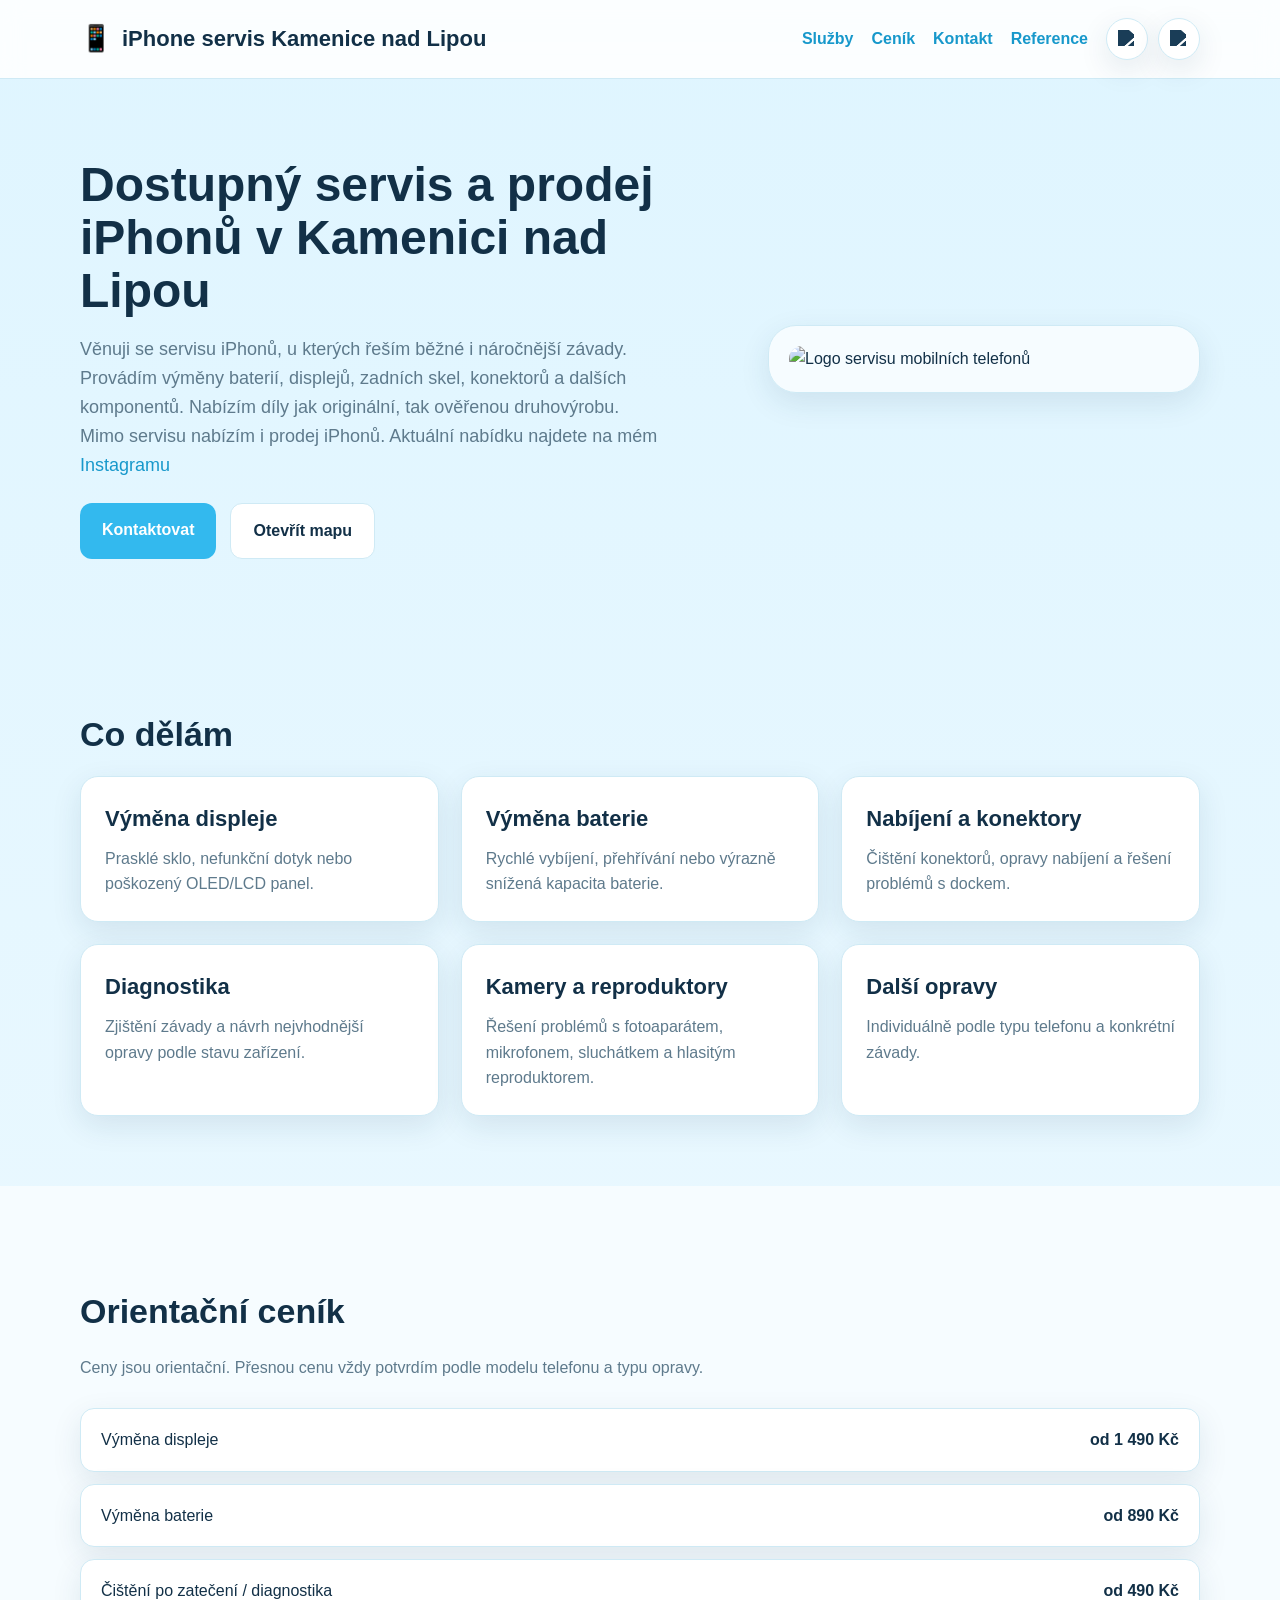
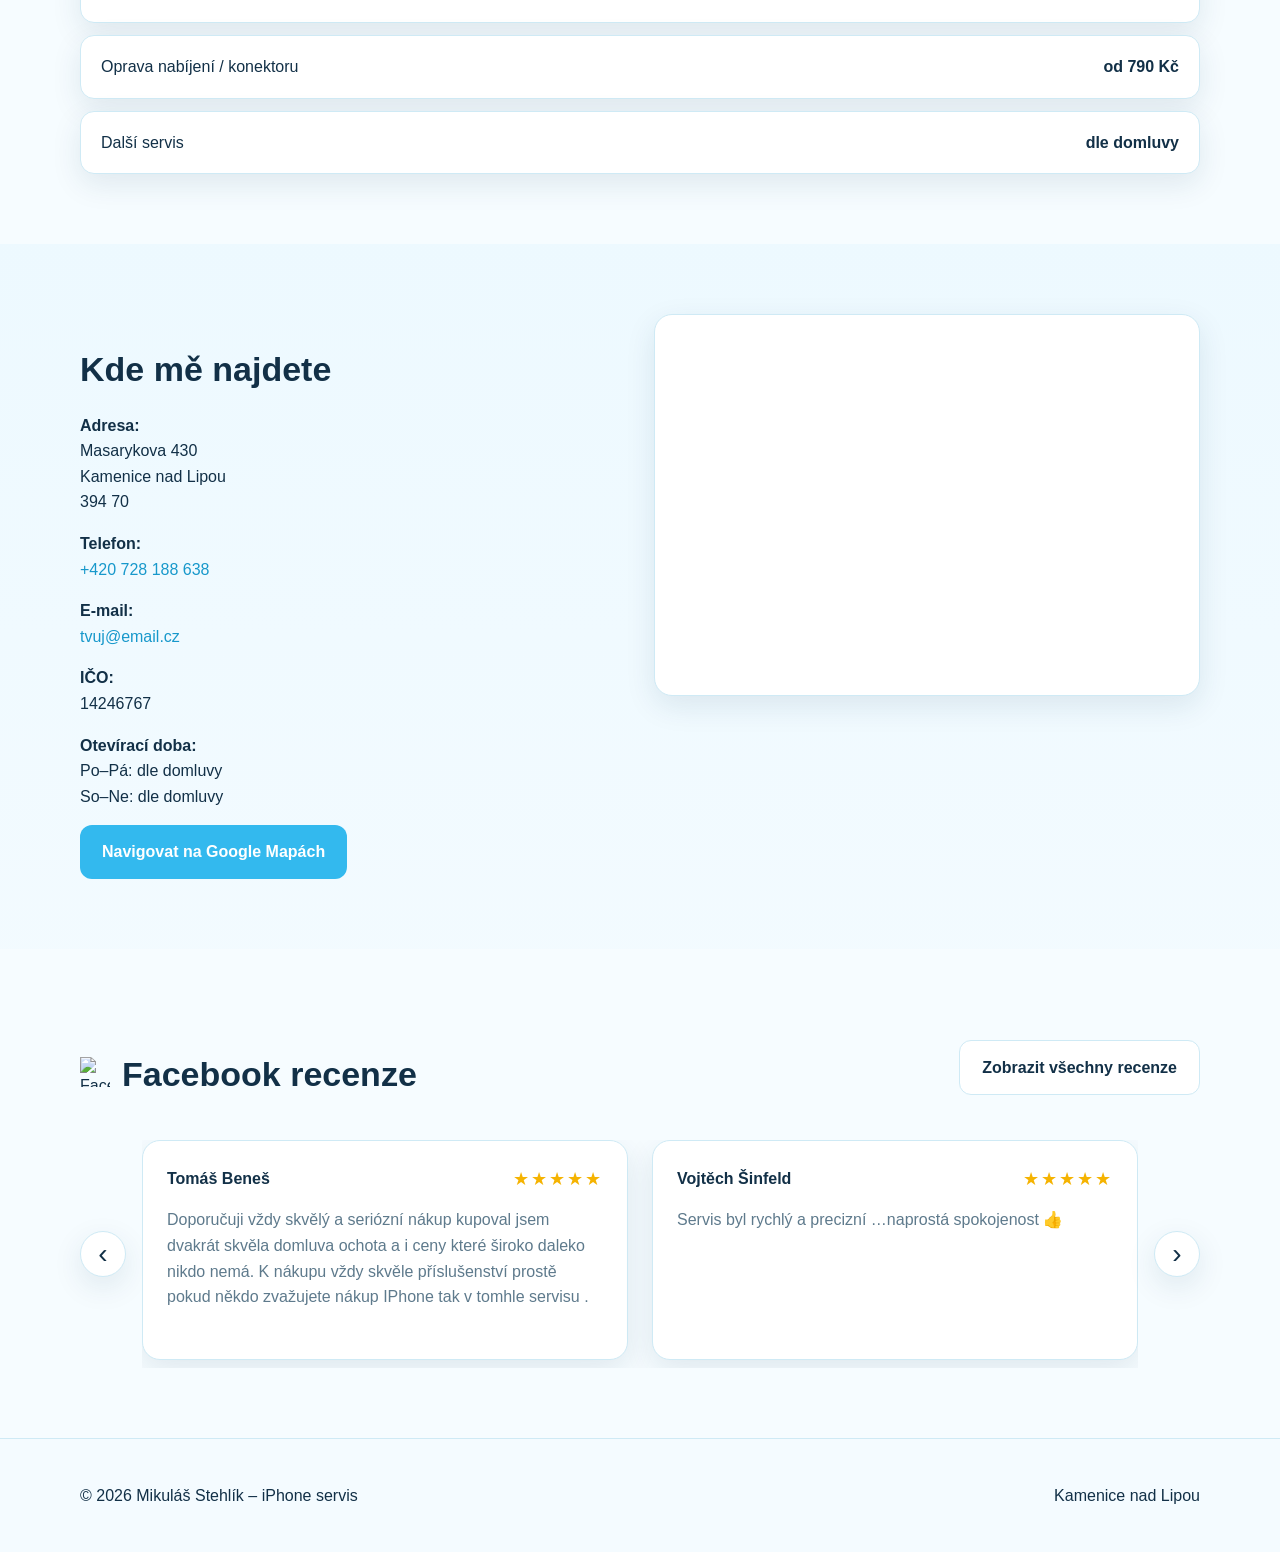
==== index.html @ 5cd6cb04 "Přejmenování home.html na index.html pro správné nasazení na GitHub Pages Co-Authored-By: Claude Son" ====
<!DOCTYPE html>
<html lang="cs">
<head>
  <meta charset="UTF-8" />
  <meta name="viewport" content="width=device-width, initial-scale=1.0" />
  <title>iPhone servis Kamenice</title>
  <meta name="description" content="Servis mobilních telefonů, výměna displejů, baterií a další opravy. Rychle, spolehlivě a za férové ceny." />
  <link rel="stylesheet" href="./style.css?v=3" />
</head>
<body>
<header class="header">
  <div class="container nav">
    <div class="logo">
      <span class="logo-icon">📱</span>
      <span>iPhone servis Kamenice nad Lipou</span>
    </div>

    <button class="nav-toggle" aria-label="Otevřít menu" aria-expanded="false" onclick="toggleNav(this)">☰</button>

    <div class="nav-right" id="navRight">
      <nav>
        <a href="#sluzby" onclick="closeNav()">Služby</a>
        <a href="#cenik" onclick="closeNav()">Ceník</a>
        <a href="#kontakt" onclick="closeNav()">Kontakt</a>
        <a href="#reference" onclick="closeNav()">Reference</a>
      </nav>

      <div class="socials">
        <a href="https://www.instagram.com/iphoneservis_kamenice/" target="_blank" rel="noopener noreferrer" aria-label="Instagram">
          <img src="https://cdn.jsdelivr.net/npm/simple-icons@v15/icons/instagram.svg" alt="Instagram">
        </a>
        <a href="https://www.facebook.com/profile.php?id=61587593079183" target="_blank" rel="noopener noreferrer" aria-label="Facebook">
          <img src="https://cdn.jsdelivr.net/npm/simple-icons@v15/icons/facebook.svg" alt="Facebook">
        </a>
      </div>
    </div>
  </div>
</header>

  <section class="hero">
    <div class="container hero-grid">
      <div class="hero-text">
        <h1>Dostupný servis a prodej iPhonů v Kamenici nad Lipou</h1>
        <p class="hero-description">
          Věnuji se servisu iPhonů, u kterých řeším běžné i náročnější závady. Provádím výměny baterií, displejů, zadních skel, konektorů a dalších komponentů. Nabízím díly jak originální, tak ověřenou druhovýrobu.
          Mimo servisu nabízím i prodej iPhonů. Aktuální nabídku najdete na mém <a href="https://www.instagram.com/iphoneservis_kamenice/">Instagramu</a>
        </p>
        <div class="hero-buttons">
          <a href="#kontakt" class="btn btn-primary">Kontaktovat</a>
          <a href="https://www.google.com/maps/place/Masarykova+430,+394+70+Kamenice+nad+Lipou/@49.2974029,15.0732101,17z/data=!3m1!4b1!4m6!3m5!1s0x470cc337dd8a45c9:0x1fda02fcd0b00ad0!8m2!3d49.2974029!4d15.075785!16s%2Fg%2F11crr7mkzd?entry=ttu&g_ep=EgoyMDI2MDMzMS4wIKXMDSoASAFQAw%3D%3D" target="_blank" rel="noopener noreferrer" class="btn btn-secondary">Otevřít mapu</a>
        </div>
      </div>

      <div class="hero-card">
        <img src="IMG_2877 2.jpg" alt="Logo servisu mobilních telefonů" class="hero-image">
      </div>
    </div>
  </section>

  <section id="sluzby" class="section">
    <div class="container">
      <h2>Co dělám</h2>
      <div class="cards">
        <div class="card">
          <h3>Výměna displeje</h3>
          <p>Prasklé sklo, nefunkční dotyk nebo poškozený OLED/LCD panel.</p>
        </div>

        <div class="card">
          <h3>Výměna baterie</h3>
          <p>Rychlé vybíjení, přehřívání nebo výrazně snížená kapacita baterie.</p>
        </div>

        <div class="card">
          <h3>Nabíjení a konektory</h3>
          <p>Čištění konektorů, opravy nabíjení a řešení problémů s dockem.</p>
        </div>

        <div class="card">
          <h3>Diagnostika</h3>
          <p>Zjištění závady a návrh nejvhodnější opravy podle stavu zařízení.</p>
        </div>

        <div class="card">
          <h3>Kamery a reproduktory</h3>
          <p>Řešení problémů s fotoaparátem, mikrofonem, sluchátkem a hlasitým reproduktorem.</p>
        </div>

        <div class="card">
          <h3>Další opravy</h3>
          <p>Individuálně podle typu telefonu a konkrétní závady.</p>
        </div>
      </div>
    </div>
  </section>

  <section id="cenik" class="section section-alt">
    <div class="container">
      <h2>Orientační ceník</h2>
      <p class="section-intro">
        Ceny jsou orientační. Přesnou cenu vždy potvrdím podle modelu telefonu a typu opravy.
      </p>

      <div class="price-table">
        <div class="price-row">
          <span>Výměna displeje</span>
          <strong>od 1 490 Kč</strong>
        </div>
        <div class="price-row">
          <span>Výměna baterie</span>
          <strong>od 890 Kč</strong>
        </div>
        <div class="price-row">
          <span>Čištění po zatečení / diagnostika</span>
          <strong>od 490 Kč</strong>
        </div>
        <div class="price-row">
          <span>Oprava nabíjení / konektoru</span>
          <strong>od 790 Kč</strong>
        </div>
        <div class="price-row">
          <span>Další servis</span>
          <strong>dle domluvy</strong>
        </div>
      </div>
    </div>
  </section>

  <section id="kontakt" class="section">
    <div class="container contact-grid">
      <div>
        <h2>Kde mě najdete</h2>
        <p>
          <strong>Adresa:</strong><br>
          Masarykova 430<br>
          Kamenice nad Lipou<br>
          394 70
        </p>

        <p>
          <strong>Telefon:</strong><br>
          <a href="tel:+420728188638">+420 728 188 638</a>
        </p>

        <p>
          <strong>E-mail:</strong><br>
          <a href="mailto:tvuj@email.cz">tvuj@email.cz</a>
        </p>

        <p>
          <strong>IČO:</strong><br>
          14246767
        </p>

        <p>
          <strong>Otevírací doba:</strong><br>
          Po–Pá: dle domluvy<br>
          So–Ne: dle domluvy
        </p>

        <a href="https://www.google.com/maps/place/Masarykova+430,+394+70+Kamenice+nad+Lipou/@49.2974029,15.0732101,17z/data=!3m1!4b1!4m6!3m5!1s0x470cc337dd8a45c9:0x1fda02fcd0b00ad0!8m2!3d49.2974029!4d15.075785!16s%2Fg%2F11crr7mkzd?entry=ttu&g_ep=EgoyMDI2MDMzMS4wIKXMDSoASAFQAw%3D%3D" target="_blank" rel="noopener noreferrer" class="btn btn-primary">
          Navigovat na Google Mapách
        </a>
      </div>

      <div class="map-box">
        <iframe src="https://www.google.com/maps/embed?pb=!1m18!1m12!1m3!1d2601.8912659051834!2d15.073210076481933!3d49.297402871395036!2m3!1f0!2f0!3f0!3m2!1i1024!2i768!4f13.1!3m3!1m2!1s0x470cc337dd8a45c9%3A0x1fda02fcd0b00ad0!2sMasarykova%20430%2C%20394%2070%20Kamenice%20nad%20Lipou!5e0!3m2!1scs!2scz!4v1775160331967!5m2!1scs!2scz" style="border:0;" allowfullscreen="" loading="lazy" referrerpolicy="no-referrer-when-downgrade"></iframe>
      </div>
    </div>
  </section>

  <section id="reference" class="section section-alt">
  <div class="container">
    <div class="reviews-head">
      <div class="reviews-title">
        <img src="https://cdn.jsdelivr.net/npm/simple-icons@v15/icons/facebook.svg" alt="Facebook" class="facebook-icon">
        <h2>Facebook recenze</h2>
      </div>

      <a href="https://www.facebook.com/profile.php?id=61587593079183&sk=reviews" target="_blank" rel="noopener noreferrer" class="btn btn-secondary">
        Zobrazit všechny recenze
      </a>
    </div>

    <div class="reviews-slider" id="reviewsSlider">
      <button class="slider-btn prev" aria-label="Předchozí recenze" onclick="scrollReviews(-1)">‹</button>

      <div class="reviews-track">
        <article class="review-card">
          <div class="review-top">
            <strong>Tomáš Beneš</strong>
            <span class="stars" aria-label="5 z 5 hvězdiček">★★★★★</span>
          </div>
          <p>
            Doporučuji vždy skvělý a seriózní nákup kupoval jsem dvakrát skvěla domluva ochota a i ceny které široko daleko nikdo nemá. K nákupu vždy skvěle příslušenství prostě pokud někdo zvažujete nákup IPhone tak v tomhle servisu .
          </p>
        </article>

        <article class="review-card">
          <div class="review-top">
            <strong>Vojtěch Šinfeld</strong>
            <span class="stars" aria-label="5 z 5 hvězdiček">★★★★★</span>
          </div>
          <p>
            Servis byl rychlý a precizní …naprostá spokojenost 👍
          </p>
        </article>

        <article class="review-card">
          <div class="review-top">
            <strong>Andrea Bodnárová Radová</strong>
            <span class="stars" aria-label="5 z 5 hvězdiček">★★★★★</span>
          </div>
          <p>
            Mohu jen doporučit ,rychla domluva a bezproblémové dodání v podstatě ihned😊
          </p>
        </article>

        <article class="review-card">
          <div class="review-top">
            <strong>Maruška Mitrášová</strong>
            <span class="stars" aria-label="5 z 5 hvězdiček">★★★★★</span>
          </div>
          <p>
            Doporučujeme👍 👍👍Super komunikace rychlý obchod 👍
          </p>
        </article>
      </div>

      <button class="slider-btn next" aria-label="Další recenze" onclick="scrollReviews(1)">›</button>
    </div>
  </div>
</section>

<script>
  function toggleNav(btn) {
    const nav = document.getElementById('navRight');
    const isOpen = nav.classList.toggle('open');
    btn.setAttribute('aria-expanded', isOpen);
    btn.textContent = isOpen ? '✕' : '☰';
  }

  function closeNav() {
    const nav = document.getElementById('navRight');
    const btn = document.querySelector('.nav-toggle');
    nav.classList.remove('open');
    if (btn) { btn.setAttribute('aria-expanded', 'false'); btn.textContent = '☰'; }
  }

  function scrollReviews(direction) {
    const track = document.querySelector('.reviews-track');
    const card = document.querySelector('.review-card');
    if (!track || !card) return;

    const cardWidth = card.offsetWidth + 24;
    track.scrollBy({
      left: direction * cardWidth,
      behavior: 'smooth'
    });
  }
</script>

  <footer class="footer">
    <div class="container footer-content">
      <p>© 2026 Mikuláš Stehlík – iPhone servis</p>
      <p>Kamenice nad Lipou</p>
    </div>
  </footer>
</body>
</html>
---- style.css ----
:root {
  --bg: #eaf8ff;
  --bg-soft: #f6fcff;
  --card: #ffffff;
  --text: #123047;
  --muted: #5e7a8c;
  --primary: #33b9ee;
  --primary-dark: #1798cb;
  --border: #cfeaf5;
  --shadow: 0 10px 30px rgba(17, 63, 87, 0.10);
  --radius: 18px;
  --container: 1120px;
}

* {
  box-sizing: border-box;
}

html {
  scroll-behavior: smooth;
}

body {
  margin: 0;
  font-family: Arial, sans-serif;
  color: var(--text);
  background: linear-gradient(180deg, #dff5ff 0%, #f7fcff 100%);
  line-height: 1.6;
}

img {
  max-width: 100%;
  display: block;
}

a {
  color: var(--primary-dark);
  text-decoration: none;
}

/* === LAYOUT === */

.container {
  width: min(92%, var(--container));
  margin: 0 auto;
}

/* === HEADER & NAV === */

.header {
  position: sticky;
  top: 0;
  z-index: 100;
  background: rgba(255, 255, 255, 0.88);
  backdrop-filter: blur(10px);
  border-bottom: 1px solid var(--border);
}

.nav {
  display: flex;
  justify-content: space-between;
  align-items: center;
  padding: 18px 0;
  gap: 20px;
}

.logo {
  display: flex;
  align-items: center;
  gap: 10px;
  font-size: 22px;
  font-weight: bold;
}

.logo-icon {
  font-size: 26px;
}

nav {
  display: flex;
  gap: 18px;
  flex-wrap: wrap;
}

nav a {
  font-weight: 600;
}

.nav-right {
  display: flex;
  align-items: center;
  gap: 18px;
}

/* hamburger — skryté na desktopu, zobrazí se na mobilu přes media query */
.nav-toggle {
  display: none;
  background: none;
  border: 1px solid var(--border);
  border-radius: 8px;
  padding: 6px 12px;
  font-size: 22px;
  cursor: pointer;
  color: var(--text);
  line-height: 1;
}

.socials {
  display: flex;
  align-items: center;
  gap: 10px;
}

.socials a {
  width: 42px;
  height: 42px;
  display: flex;
  align-items: center;
  justify-content: center;
  background: white;
  border: 1px solid var(--border);
  border-radius: 50%;
  box-shadow: var(--shadow);
  transition: 0.2s ease;
}

.socials a:hover {
  transform: translateY(-2px);
  background: #f2fbff;
}

.socials img {
  width: 18px;
  height: 18px;
  filter: brightness(0) saturate(100%) invert(19%) sepia(34%) saturate(960%) hue-rotate(163deg) brightness(96%) contrast(93%);
}

/* === HERO === */

.hero {
  padding: 80px 0 50px;
}

.hero-grid {
  display: grid;
  grid-template-columns: 1.2fr 0.8fr;
  gap: 40px;
  align-items: center;
}

.badge {
  display: inline-block;
  margin-bottom: 14px;
  padding: 8px 14px;
  background: #d6f3ff;
  color: #1379a3;
  border-radius: 999px;
  font-size: 14px;
  font-weight: 700;
}

.hero h1 {
  margin: 0 0 18px;
  font-size: 48px;
  line-height: 1.1;
}

.hero-description {
  max-width: 580px;
  margin-bottom: 24px;
  color: var(--muted);
  font-size: 18px;
}

.hero-buttons {
  display: flex;
  gap: 14px;
  flex-wrap: wrap;
}

.btn {
  display: inline-block;
  padding: 14px 22px;
  border-radius: 12px;
  font-weight: 700;
  transition: 0.2s ease;
}

.btn-primary {
  background: var(--primary);
  color: white;
}

.btn-primary:hover {
  background: var(--primary-dark);
}

.btn-secondary {
  background: white;
  color: var(--text);
  border: 1px solid var(--border);
}

.btn-secondary:hover {
  background: #f2fbff;
}

.hero-card {
  background: rgba(255, 255, 255, 0.7);
  border: 1px solid var(--border);
  border-radius: 28px;
  padding: 20px;
  box-shadow: var(--shadow);
}

.hero-image {
  width: 100%;
  border-radius: 20px;
}

/* === SECTIONS === */

.section {
  padding: 70px 0;
}

.section-alt {
  background: var(--bg-soft);
}

.section h2 {
  font-size: 34px;
  margin-bottom: 14px;
}

.section-intro {
  color: var(--muted);
  max-width: 700px;
  margin-bottom: 28px;
}

/* === KARTY SLUŽEB === */

.cards {
  display: grid;
  grid-template-columns: repeat(3, 1fr);
  gap: 22px;
}

.card {
  background: var(--card);
  padding: 24px;
  border-radius: var(--radius);
  border: 1px solid var(--border);
  box-shadow: var(--shadow);
}

.card h3 {
  margin-top: 0;
  margin-bottom: 10px;
  font-size: 22px;
}

.card p {
  margin: 0;
  color: var(--muted);
}

/* === CENÍK === */

.price-table {
  display: grid;
  gap: 12px;
}

.price-row {
  display: flex;
  justify-content: space-between;
  gap: 20px;
  padding: 18px 20px;
  background: white;
  border: 1px solid var(--border);
  border-radius: 14px;
  box-shadow: var(--shadow);
}

/* === KONTAKT === */

.contact-grid {
  display: grid;
  grid-template-columns: 1fr 1fr;
  gap: 28px;
  align-items: start;
}

.map-box {
  background: white;
  border: 1px solid var(--border);
  border-radius: var(--radius);
  padding: 0;
  overflow: hidden;
  box-shadow: var(--shadow);
}

.map-box iframe {
  display: block;
  width: 100%;
  height: 380px;
  border-radius: var(--radius);
}

/* === RECENZE === */

.reviews {
  display: grid;
  grid-template-columns: repeat(3, 1fr);
  gap: 22px;
}

.review {
  background: white;
  padding: 24px;
  border: 1px solid var(--border);
  border-radius: var(--radius);
  box-shadow: var(--shadow);
}

.review p {
  margin-top: 0;
  margin-bottom: 14px;
}

.review span {
  color: var(--muted);
  font-weight: 600;
}

.reviews-head {
  display: flex;
  justify-content: space-between;
  align-items: center;
  gap: 20px;
  margin-bottom: 24px;
  flex-wrap: wrap;
}

.reviews-title {
  display: flex;
  align-items: center;
  gap: 12px;
}

.facebook-icon {
  width: 30px;
  height: 30px;
  position: relative;
  top: 5px;
}

.reviews-slider {
  display: grid;
  grid-template-columns: auto 1fr auto;
  gap: 16px;
  align-items: center;
}

.reviews-track {
  display: grid;
  grid-auto-flow: column;
  grid-auto-columns: calc(50% - 12px);
  gap: 24px;
  overflow-x: auto;
  scroll-snap-type: x mandatory;
  scroll-behavior: smooth;
  padding-bottom: 8px;
}

.reviews-track::-webkit-scrollbar {
  height: 10px;
}

.reviews-track::-webkit-scrollbar-thumb {
  background: #b8ddea;
  border-radius: 999px;
}

.review-card {
  scroll-snap-align: start;
  background: #ffffff;
  border: 1px solid var(--border);
  border-radius: 18px;
  padding: 24px;
  box-shadow: var(--shadow);
  min-height: 220px;
}

.review-top {
  display: flex;
  justify-content: space-between;
  align-items: center;
  gap: 12px;
  margin-bottom: 14px;
  flex-wrap: wrap;
}

.stars {
  color: #f5b301;
  letter-spacing: 2px;
  font-size: 18px;
}

.review-card p {
  margin: 0;
  color: var(--muted);
}

.slider-btn {
  width: 46px;
  height: 46px;
  border: 1px solid var(--border);
  border-radius: 50%;
  background: #ffffff;
  color: var(--text);
  box-shadow: var(--shadow);
  font-size: 28px;
  line-height: 1;
  cursor: pointer;
}

.slider-btn:hover {
  background: #f2fbff;
}

/* === FOOTER === */

.footer {
  padding: 28px 0;
  border-top: 1px solid var(--border);
  background: #f4fbff;
}

.footer-content {
  display: flex;
  justify-content: space-between;
  gap: 16px;
  flex-wrap: wrap;
}

/* === MEDIA QUERIES === */

@media (max-width: 900px) {
  .nav {
    flex-direction: column;
    align-items: flex-start;
  }

  .nav-right {
    width: 100%;
    flex-direction: column;
    align-items: flex-start;
  }

  .hero-grid,
  .contact-grid,
  .reviews {
    grid-template-columns: 1fr;
  }

  .cards {
    grid-template-columns: repeat(2, 1fr);
  }

  .hero h1 {
    font-size: 36px;
  }

  .price-row {
    flex-direction: column;
    align-items: flex-start;
  }

  .reviews-slider {
    grid-template-columns: 1fr;
  }

  .slider-btn {
    display: none;
  }

  .reviews-track {
    grid-auto-columns: 85%;
  }
}

@media (max-width: 640px) {
  .nav {
    flex-wrap: wrap;
    padding: 14px 0;
  }

  .logo span:last-child {
    font-size: 16px;
  }

  /* zobraz hamburger tlačítko */
  .nav-toggle {
    display: block;
  }

  /* schovej navigaci — ukáže se jen po kliknutí na hamburger */
  .nav-right {
    display: none;
    width: 100%;
    flex-direction: column;
    align-items: flex-start;
    gap: 12px;
    padding-top: 12px;
    border-top: 1px solid var(--border);
    margin-top: 8px;
  }

  .nav-right.open {
    display: flex;
  }

  nav {
    gap: 4px;
    flex-direction: column;
    width: 100%;
  }

  nav a {
    padding: 10px 0;
    min-height: 44px;
    display: flex;
    align-items: center;
    border-bottom: 1px solid var(--border);
    width: 100%;
  }

  nav a:last-child {
    border-bottom: none;
  }

  .hero {
    padding-top: 40px;
  }

  .hero h1 {
    font-size: 26px;
  }

  .section {
    padding: 50px 0;
  }

  .section h2 {
    font-size: 24px;
  }

  .cards {
    grid-template-columns: 1fr;
  }

  .btn {
    width: 100%;
    text-align: center;
  }

  .reviews-track {
    grid-auto-columns: 92%;
  }

  .map-box iframe {
    height: 260px;
  }
}
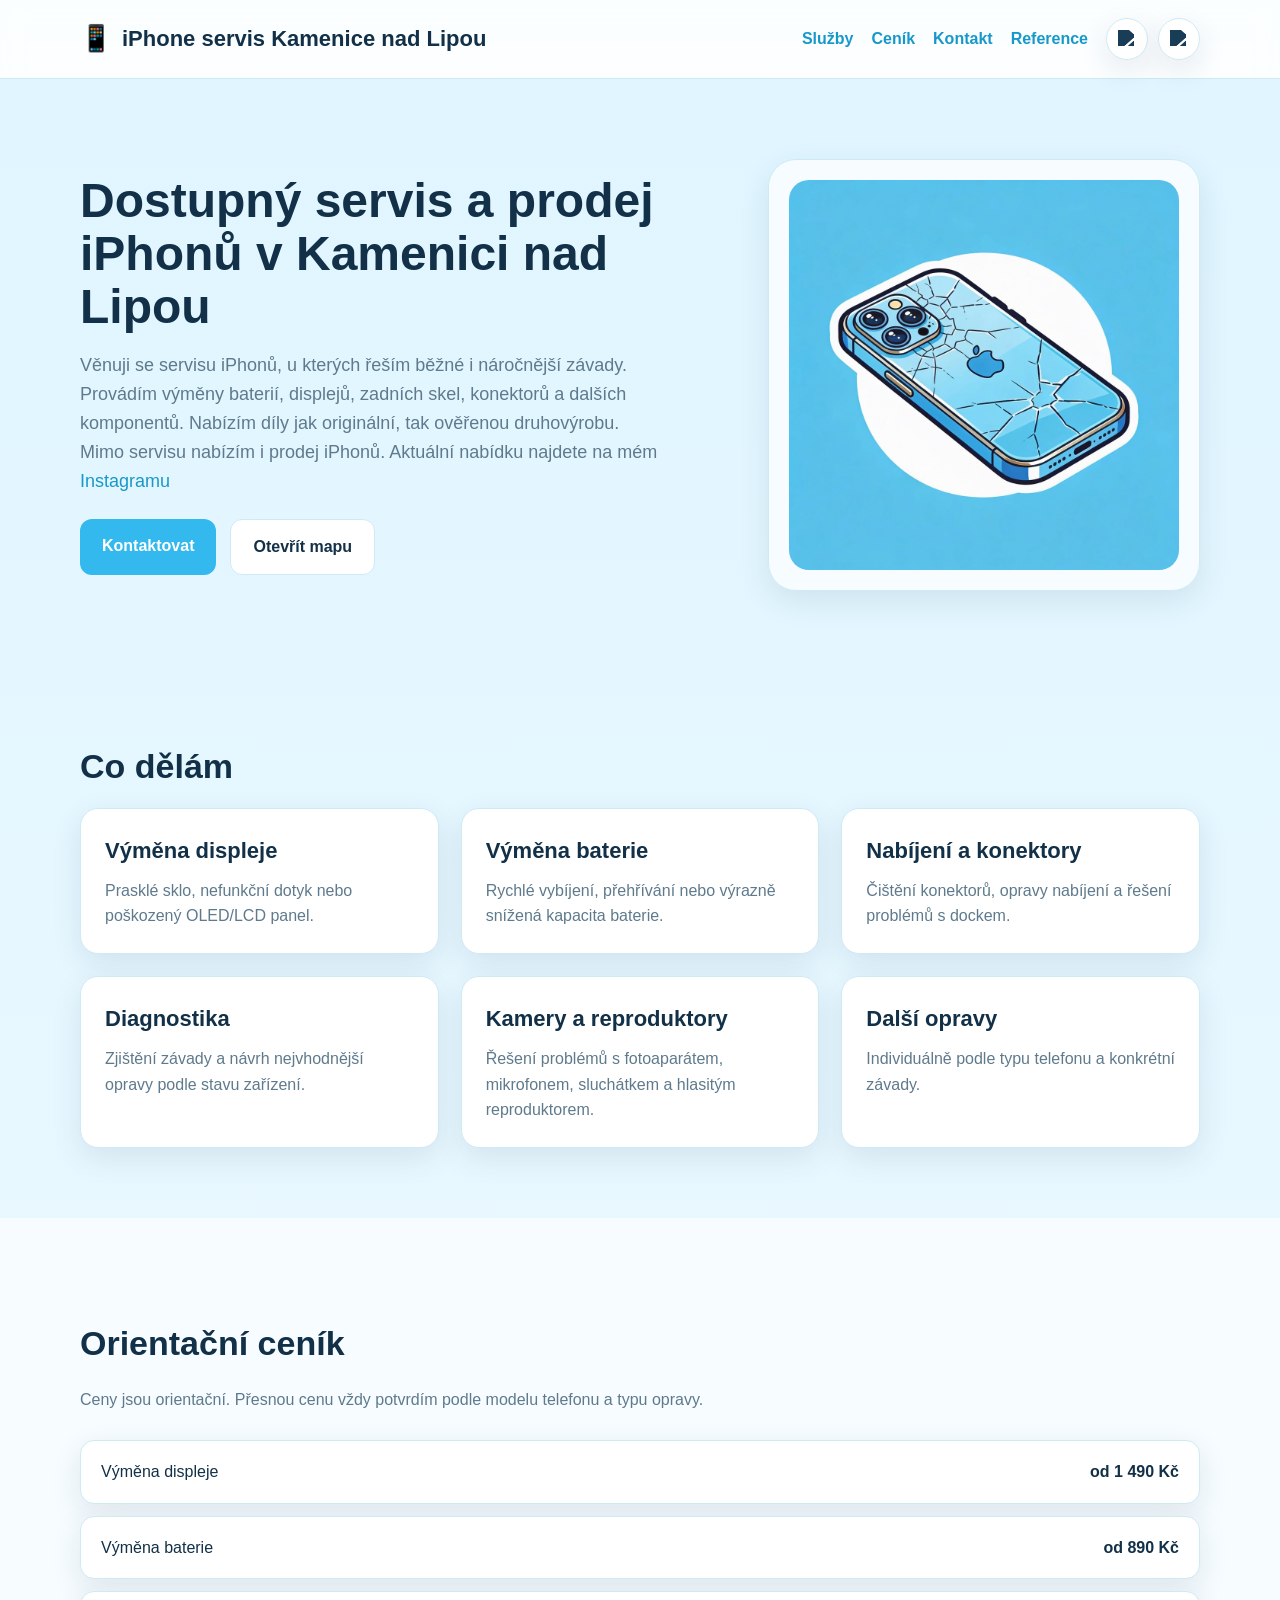
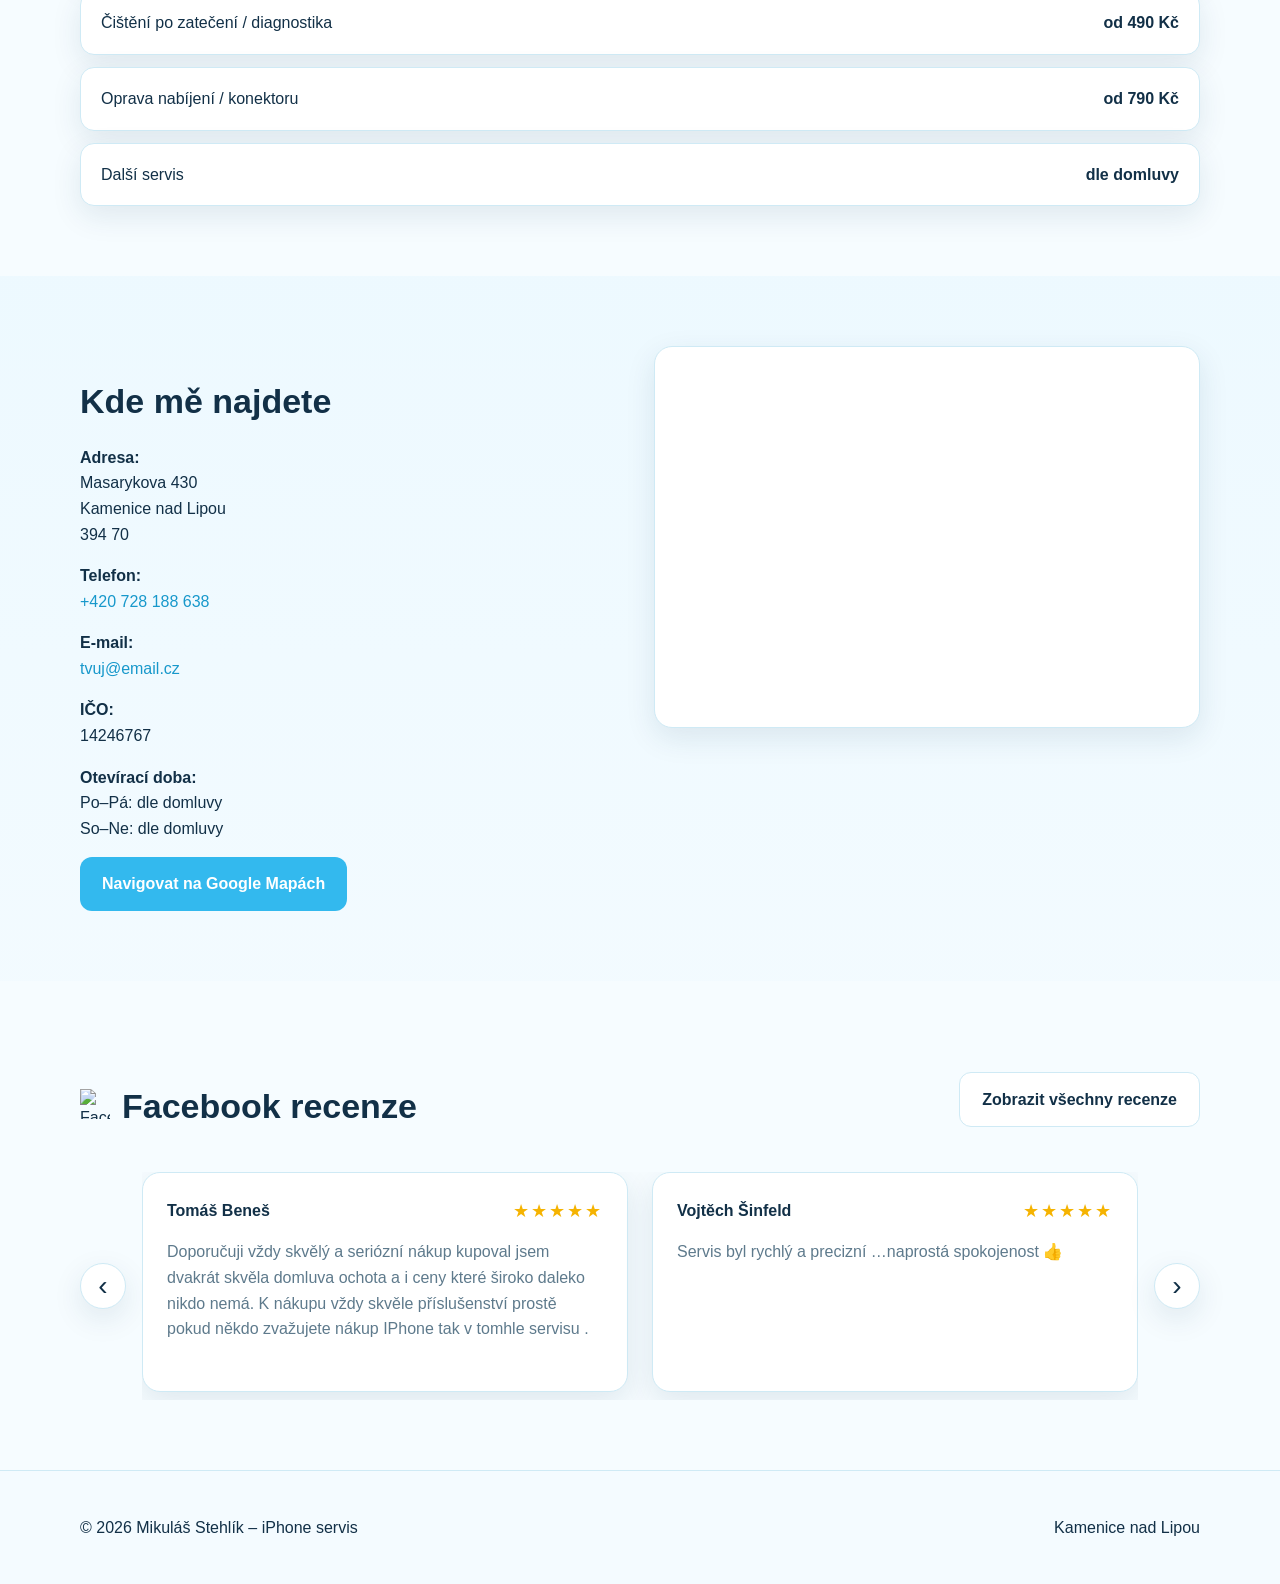
==== commit 31752f95: "dnes je pátek" ====
--- a/index.html
+++ b/index.html
@@ -52,7 +52,7 @@
       </div>
 
       <div class="hero-card">
-        <img src="IMG_2877 2.jpg" alt="Logo servisu mobilních telefonů" class="hero-image">
+        <img src="IMG1.JPG" alt="Logo servisu mobilních telefonů" class="hero-image">
       </div>
     </div>
   </section>
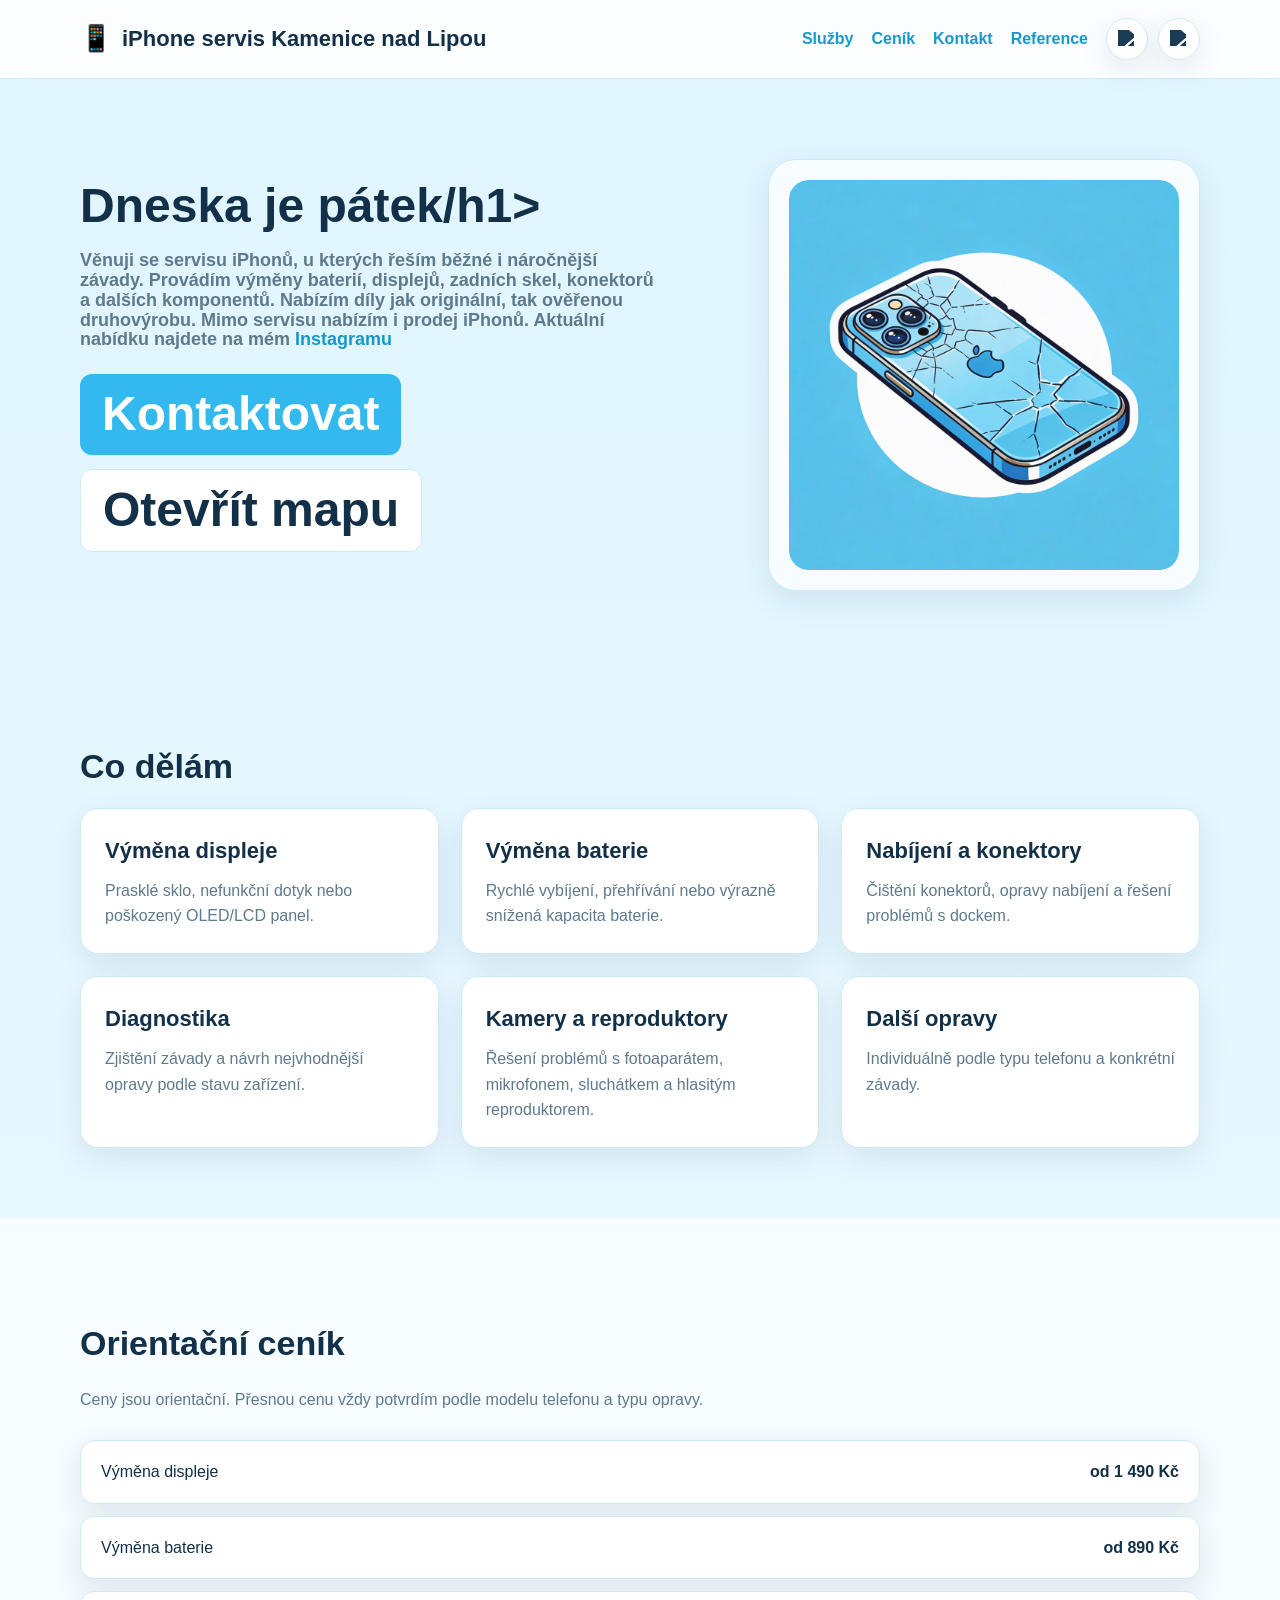
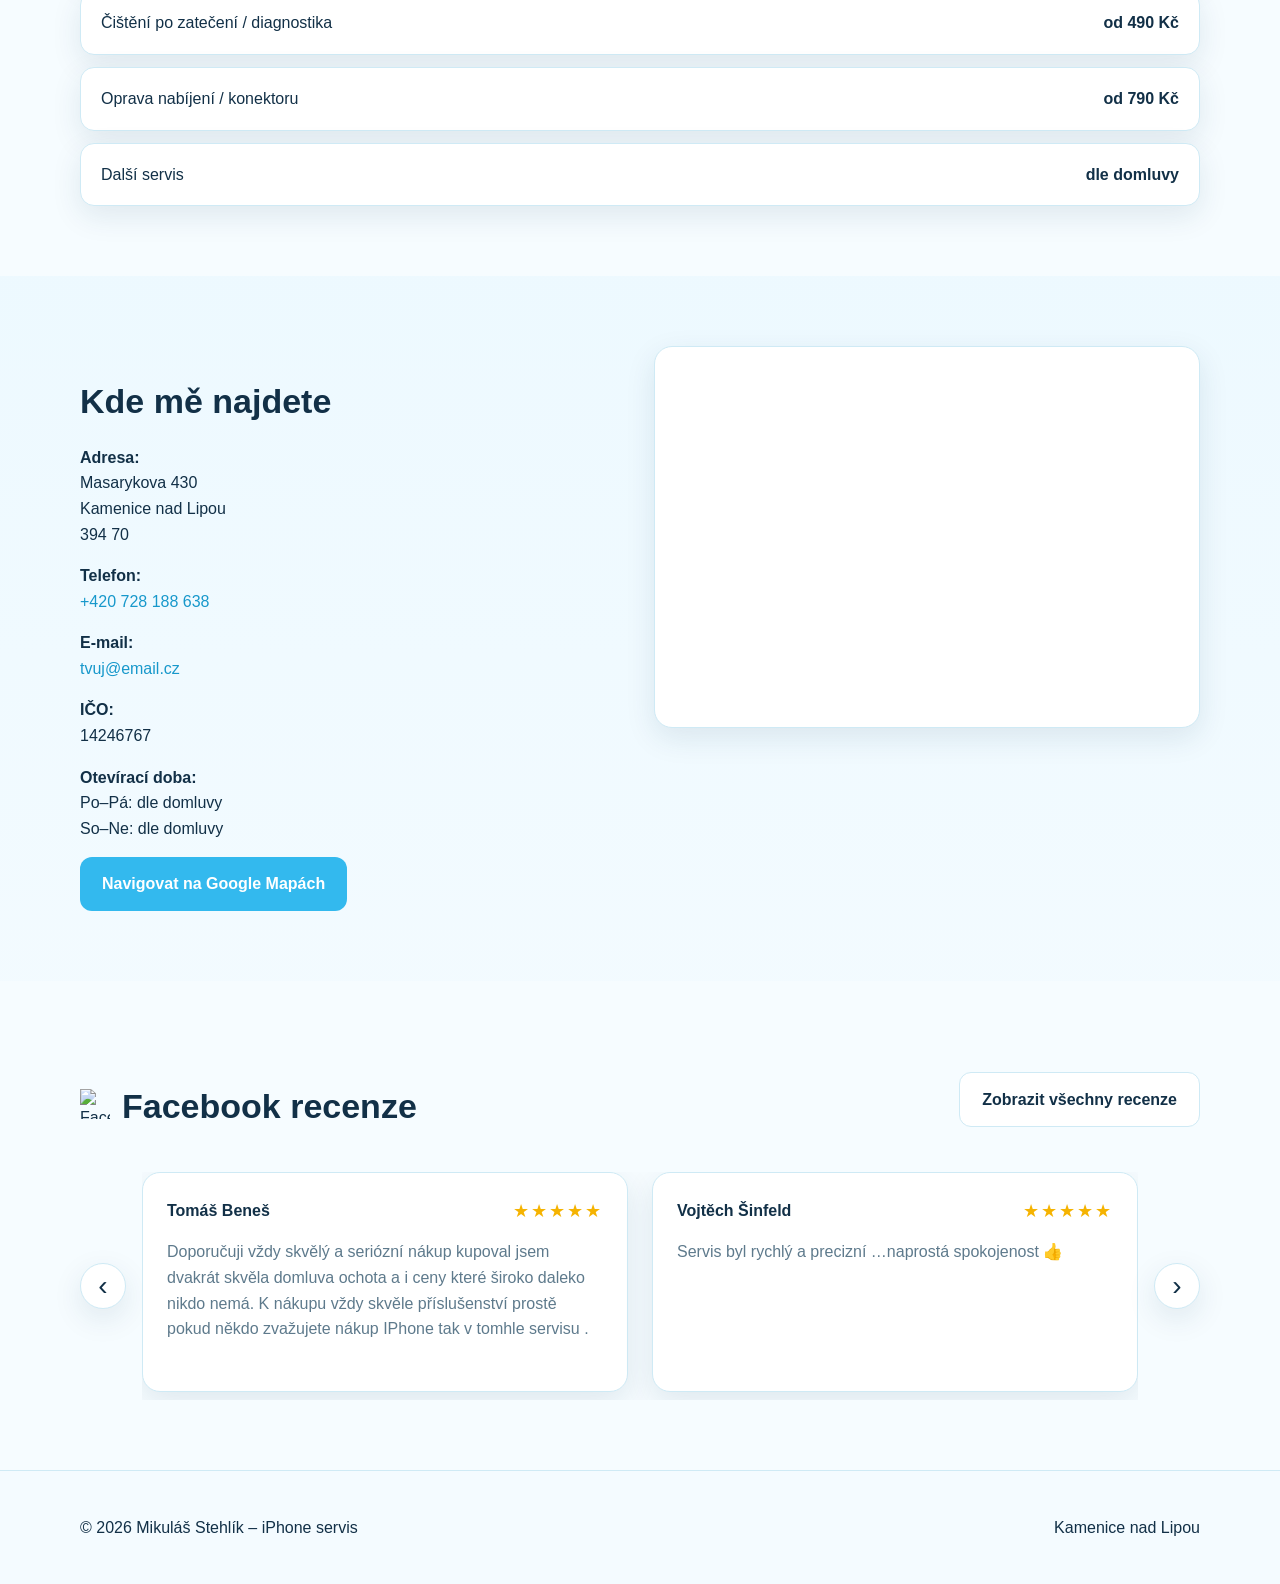
==== commit cd495411: "dnes je pátek" ====
--- a/index.html
+++ b/index.html
@@ -40,7 +40,7 @@
   <section class="hero">
     <div class="container hero-grid">
       <div class="hero-text">
-        <h1>Dostupný servis a prodej iPhonů v Kamenici nad Lipou</h1>
+        <h1>Dneska je pátek/h1>
         <p class="hero-description">
           Věnuji se servisu iPhonů, u kterých řeším běžné i náročnější závady. Provádím výměny baterií, displejů, zadních skel, konektorů a dalších komponentů. Nabízím díly jak originální, tak ověřenou druhovýrobu.
           Mimo servisu nabízím i prodej iPhonů. Aktuální nabídku najdete na mém <a href="https://www.instagram.com/iphoneservis_kamenice/">Instagramu</a>
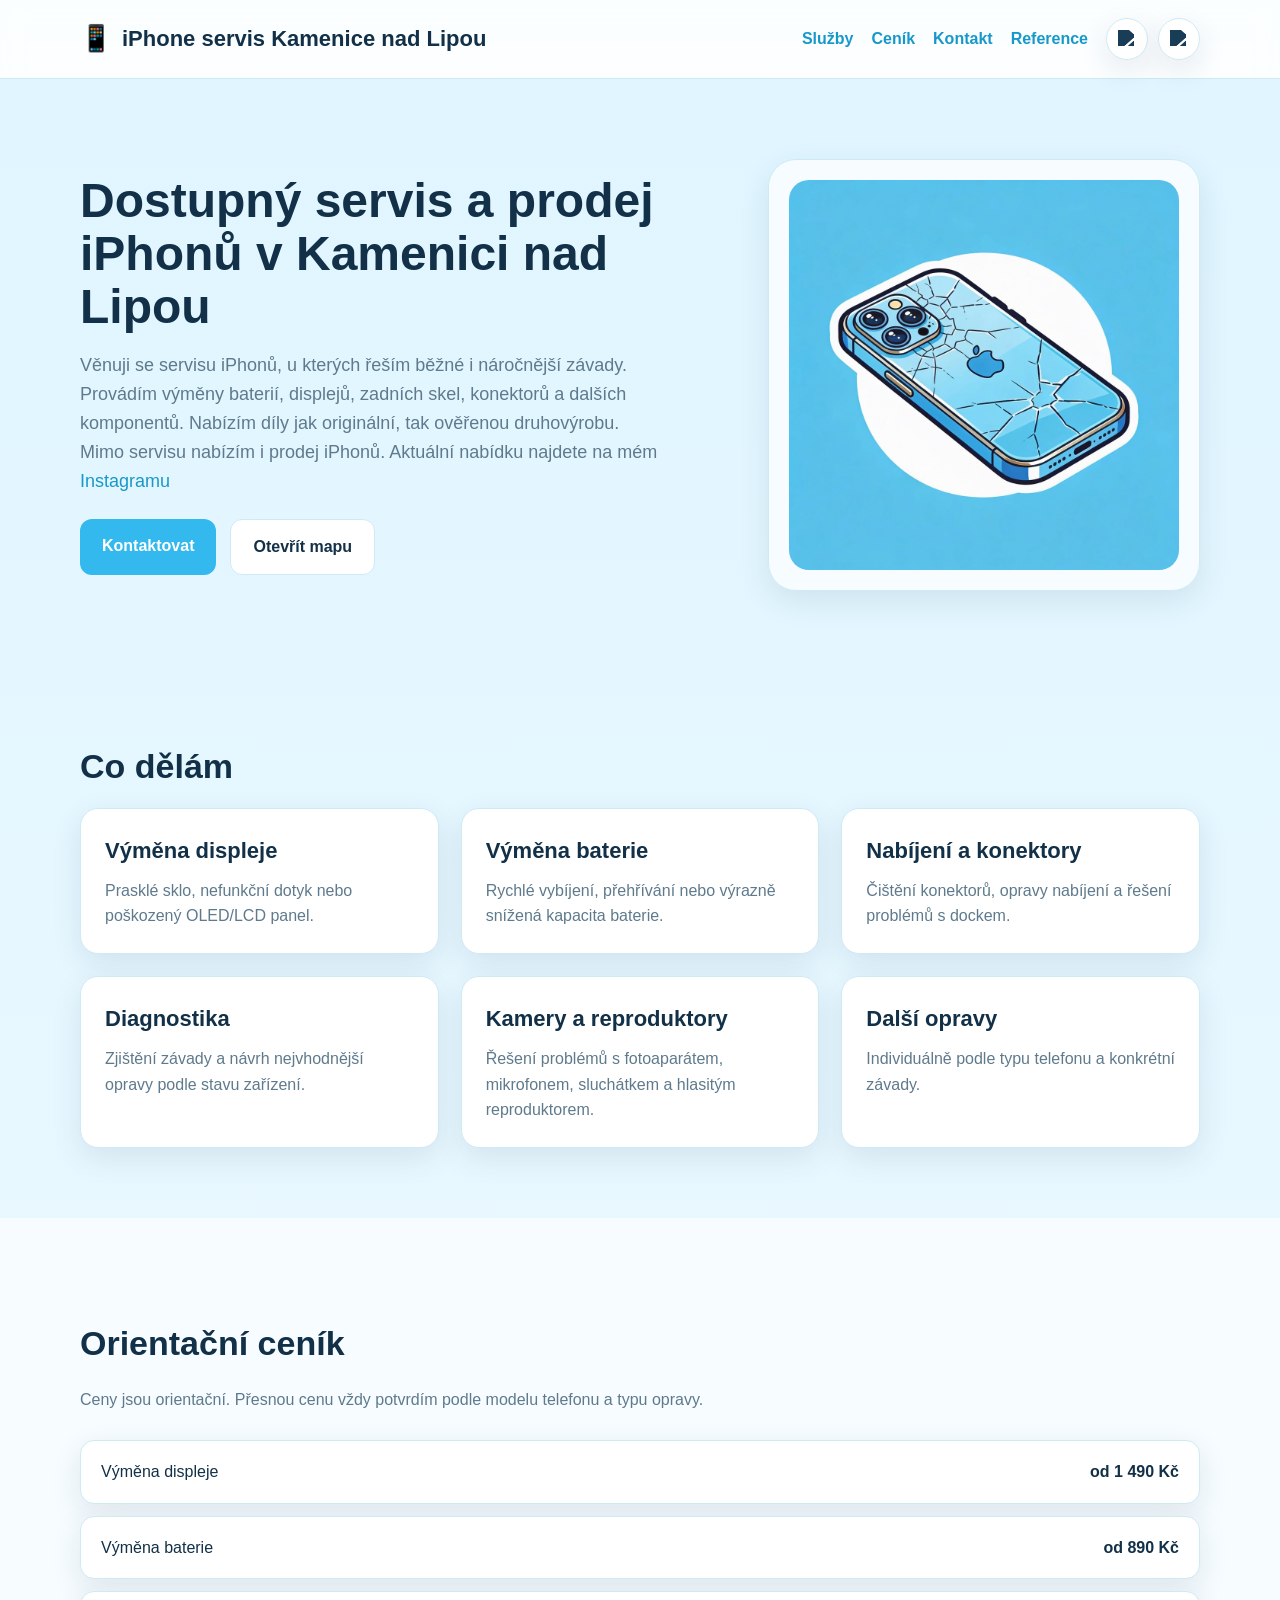
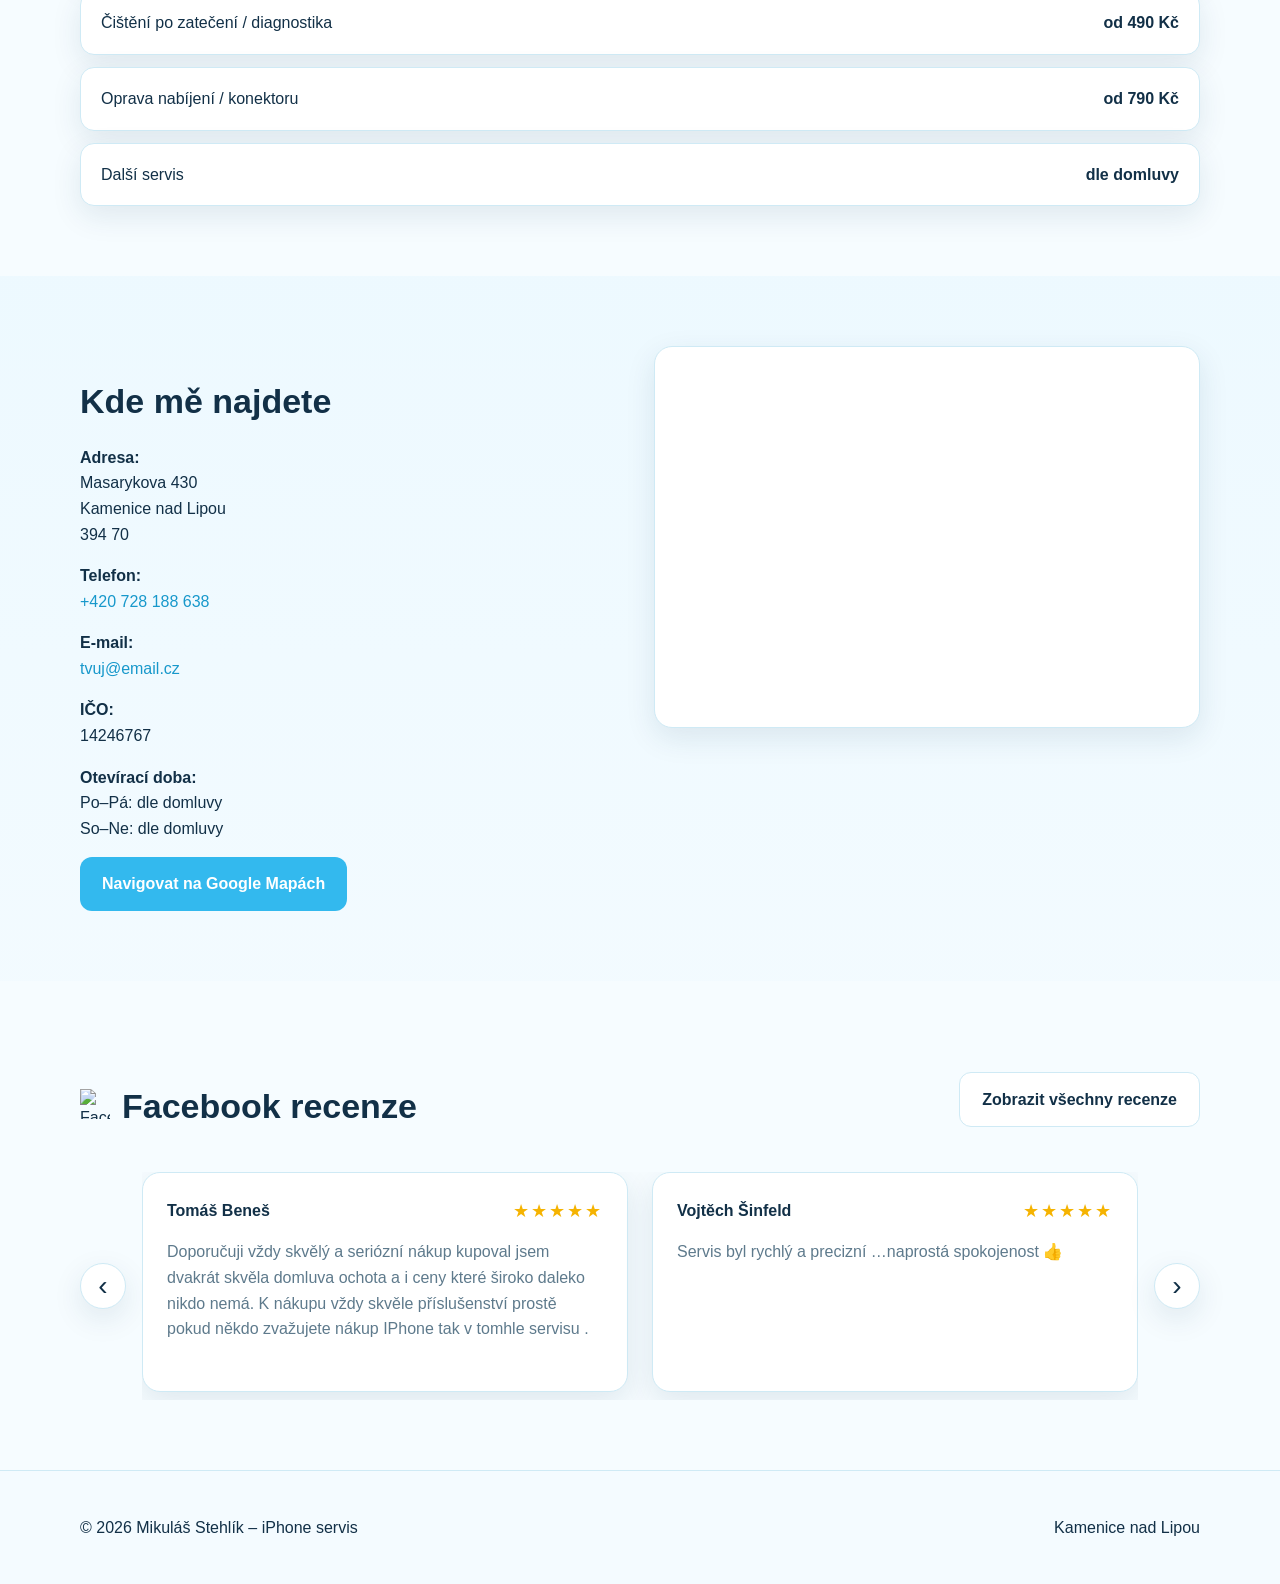
==== commit 703dc23c: "dnes je pátek" ====
--- a/index.html
+++ b/index.html
@@ -40,7 +40,7 @@
   <section class="hero">
     <div class="container hero-grid">
       <div class="hero-text">
-        <h1>Dneska je pátek/h1>
+        <h1>Dostupný servis a prodej iPhonů v Kamenici nad Lipou</h1>
         <p class="hero-description">
           Věnuji se servisu iPhonů, u kterých řeším běžné i náročnější závady. Provádím výměny baterií, displejů, zadních skel, konektorů a dalších komponentů. Nabízím díly jak originální, tak ověřenou druhovýrobu.
           Mimo servisu nabízím i prodej iPhonů. Aktuální nabídku najdete na mém <a href="https://www.instagram.com/iphoneservis_kamenice/">Instagramu</a>
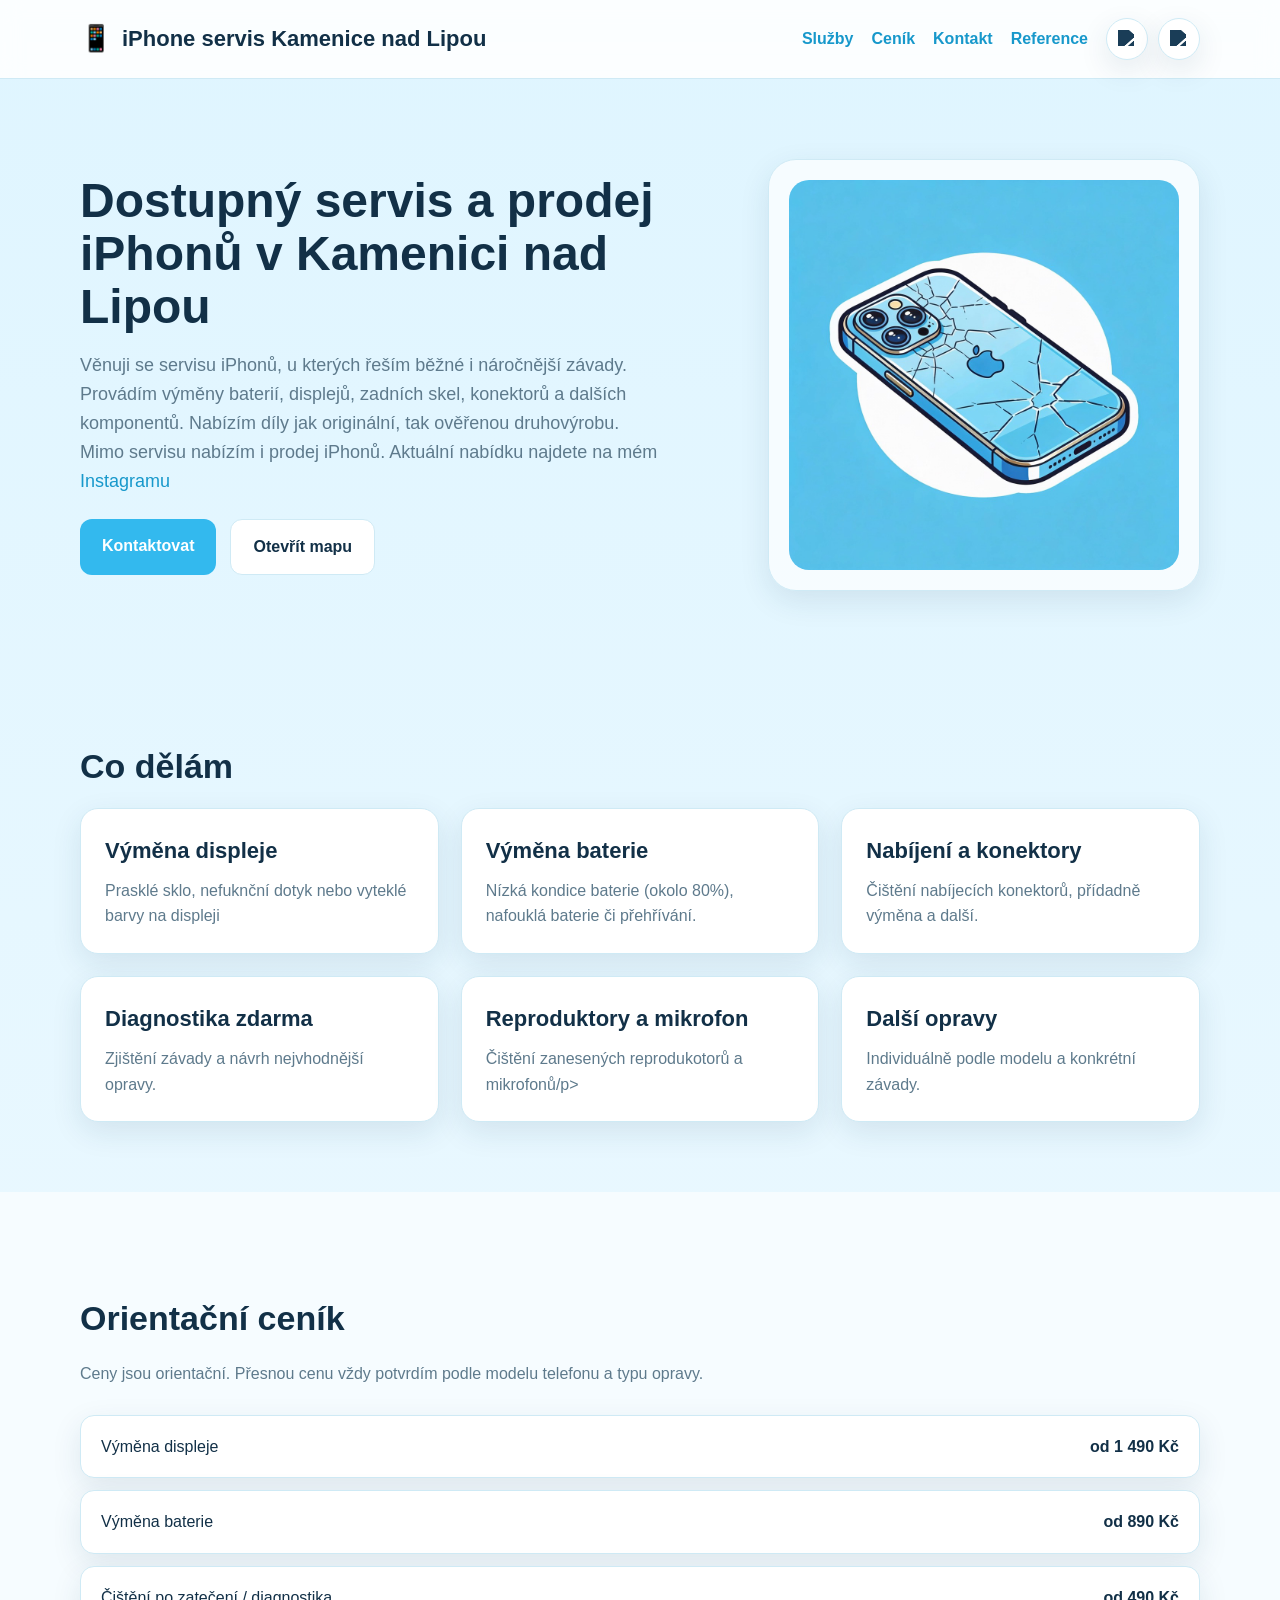
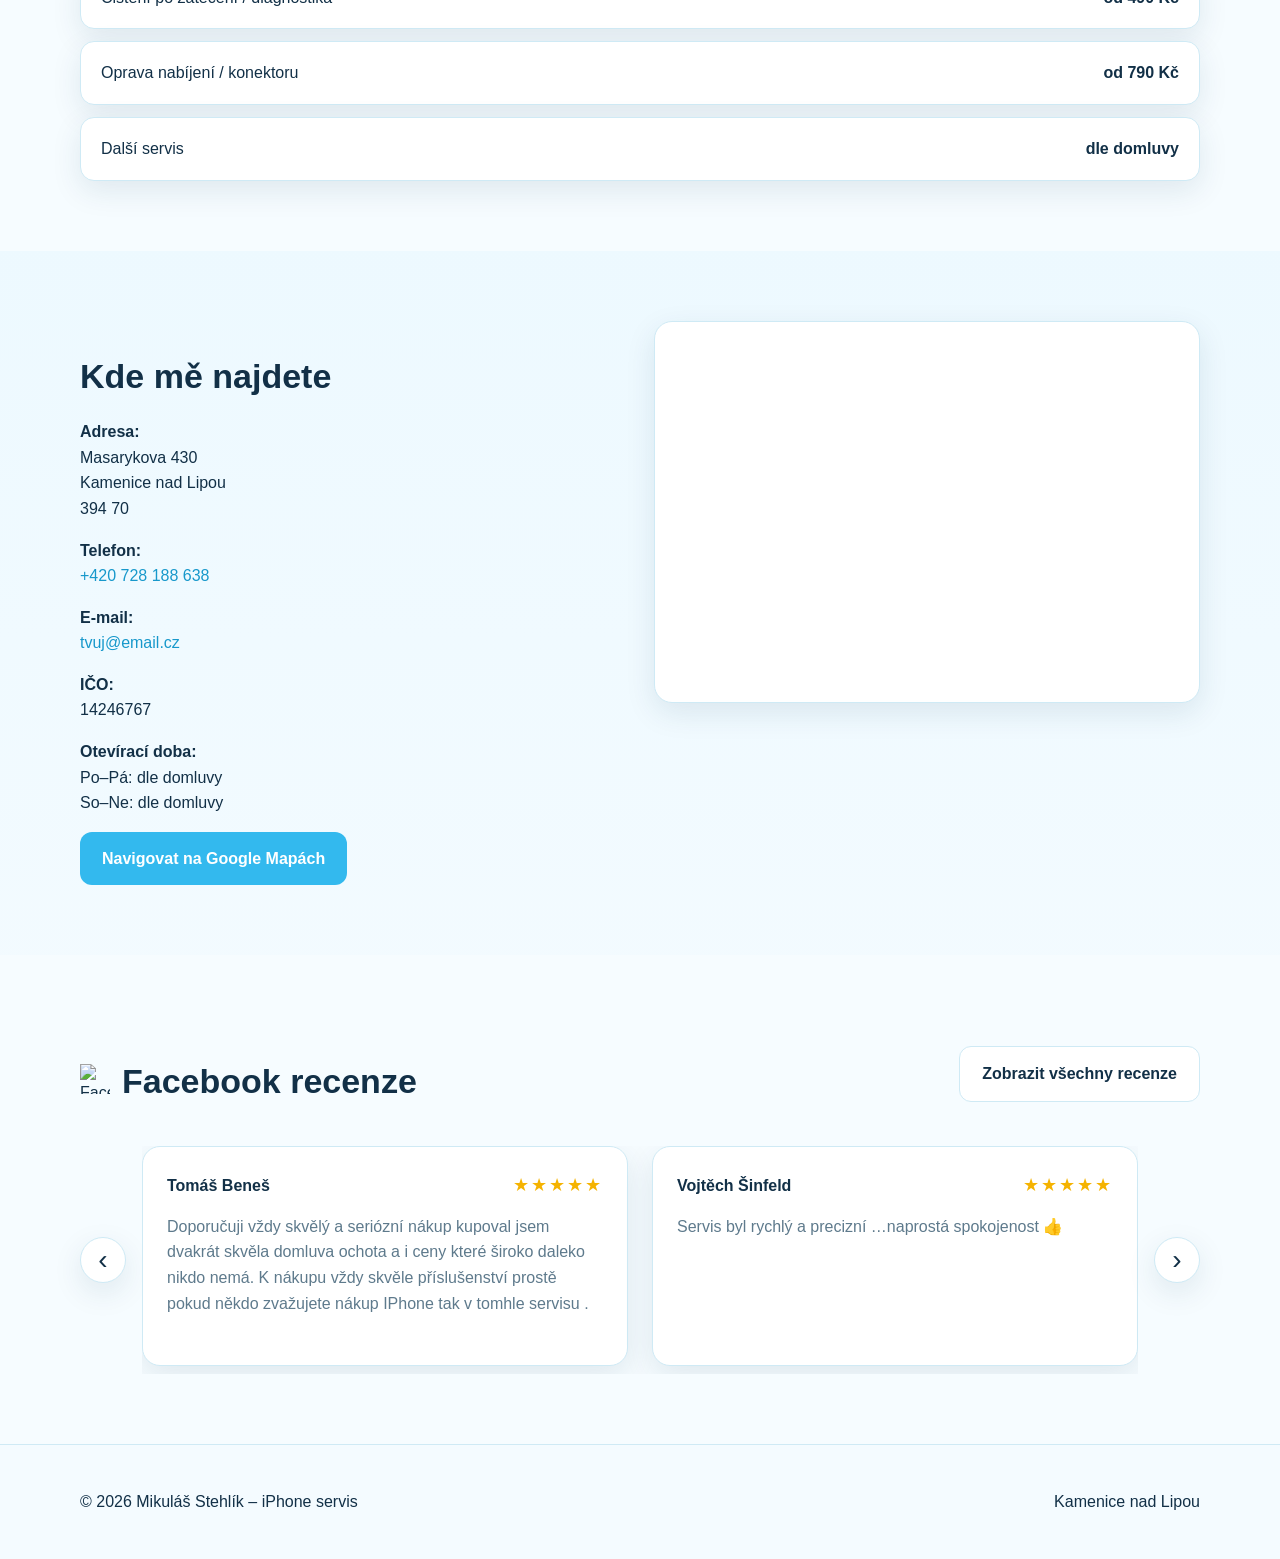
==== commit 77668aab: "moje služby" ====
--- a/index.html
+++ b/index.html
@@ -63,32 +63,32 @@
       <div class="cards">
         <div class="card">
           <h3>Výměna displeje</h3>
-          <p>Prasklé sklo, nefunkční dotyk nebo poškozený OLED/LCD panel.</p>
+          <p>Prasklé sklo, nefuknční dotyk nebo vyteklé barvy na displeji</p>
         </div>
 
         <div class="card">
           <h3>Výměna baterie</h3>
-          <p>Rychlé vybíjení, přehřívání nebo výrazně snížená kapacita baterie.</p>
+          <p>Nízká kondice baterie (okolo 80%), nafouklá baterie či přehřívání.</p>
         </div>
 
         <div class="card">
           <h3>Nabíjení a konektory</h3>
-          <p>Čištění konektorů, opravy nabíjení a řešení problémů s dockem.</p>
-        </div>
-
-        <div class="card">
-          <h3>Diagnostika</h3>
-          <p>Zjištění závady a návrh nejvhodnější opravy podle stavu zařízení.</p>
-        </div>
-
-        <div class="card">
-          <h3>Kamery a reproduktory</h3>
-          <p>Řešení problémů s fotoaparátem, mikrofonem, sluchátkem a hlasitým reproduktorem.</p>
+          <p>Čištění nabíjecích konektorů, přídadně výměna a další.</p>
+        </div>
+
+        <div class="card">
+          <h3>Diagnostika zdarma </h3>
+          <p>Zjištění závady a návrh nejvhodnější opravy.</p>
+        </div>
+
+        <div class="card">
+          <h3>Reproduktory a mikrofon</h3>
+          <p>Čištění zanesených reprodukotorů a mikrofonů/p>
         </div>
 
         <div class="card">
           <h3>Další opravy</h3>
-          <p>Individuálně podle typu telefonu a konkrétní závady.</p>
+          <p>Individuálně podle modelu a konkrétní závady.</p>
         </div>
       </div>
     </div>
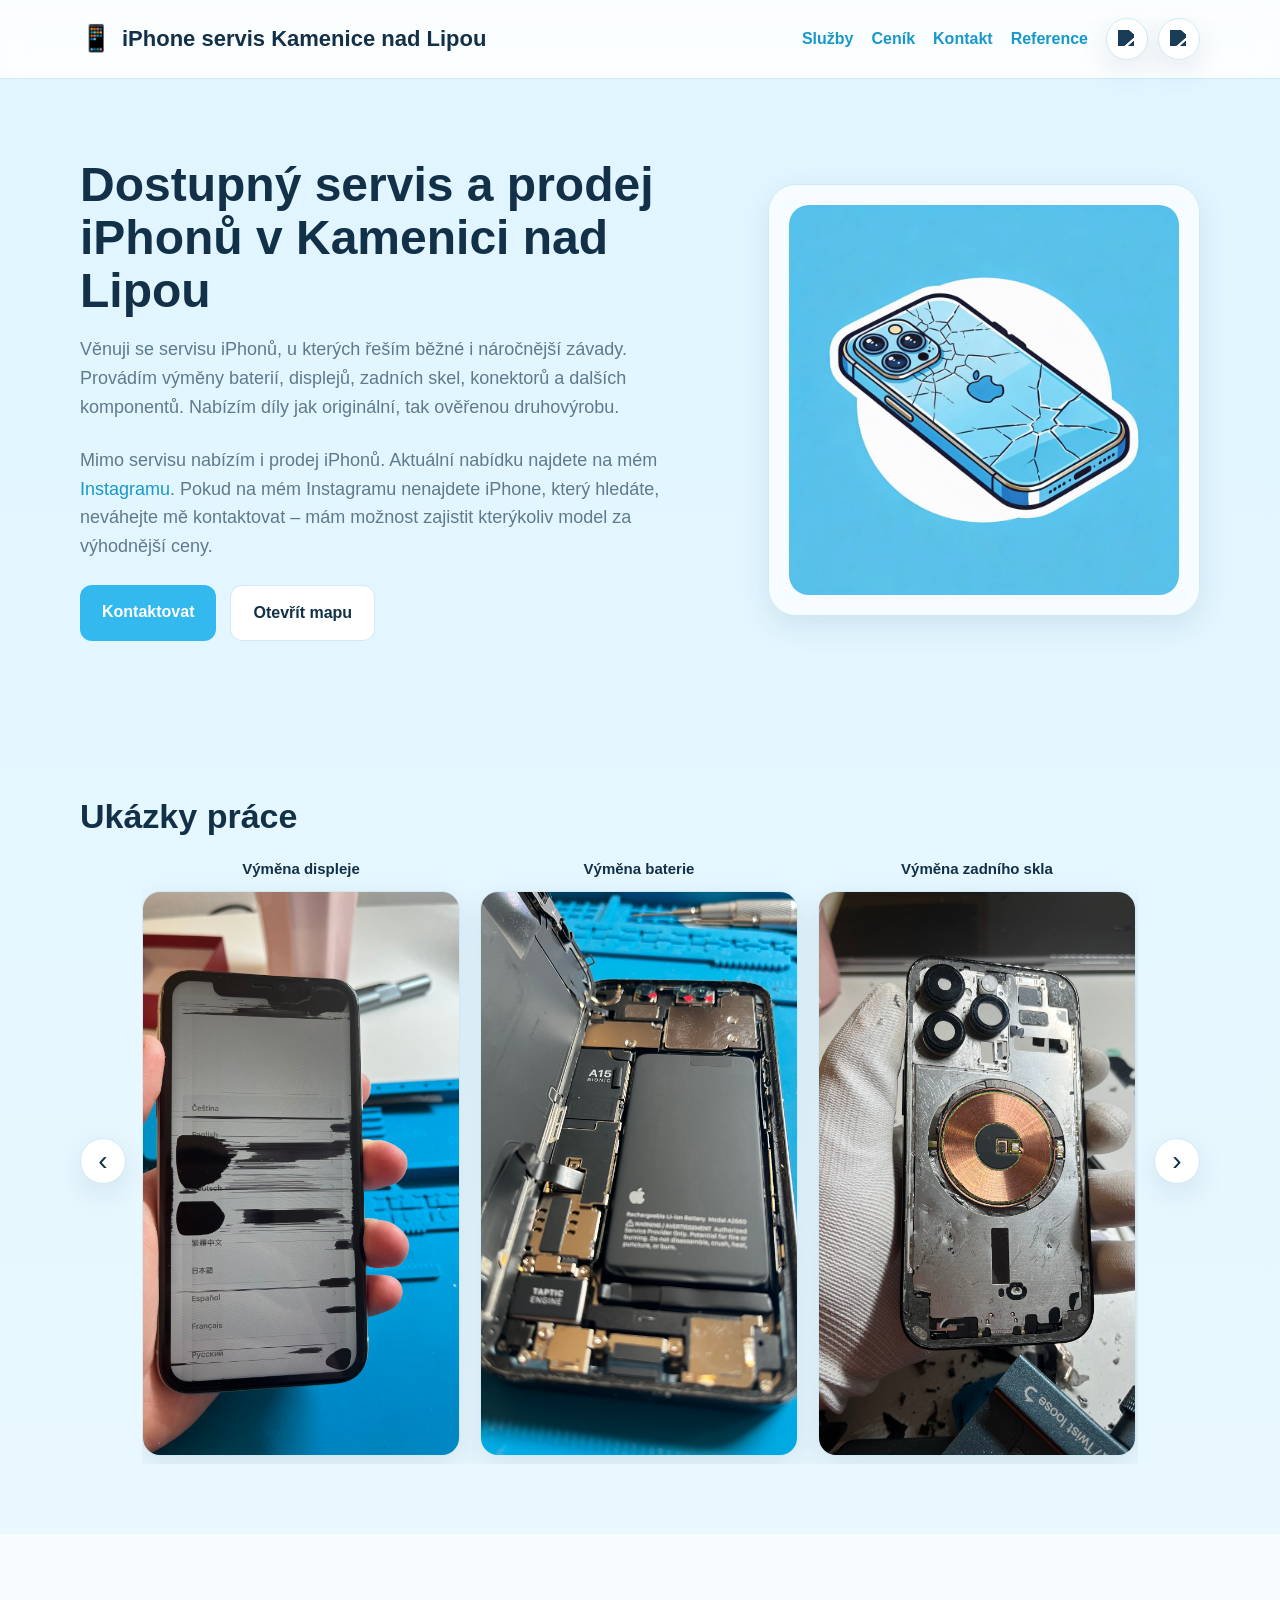
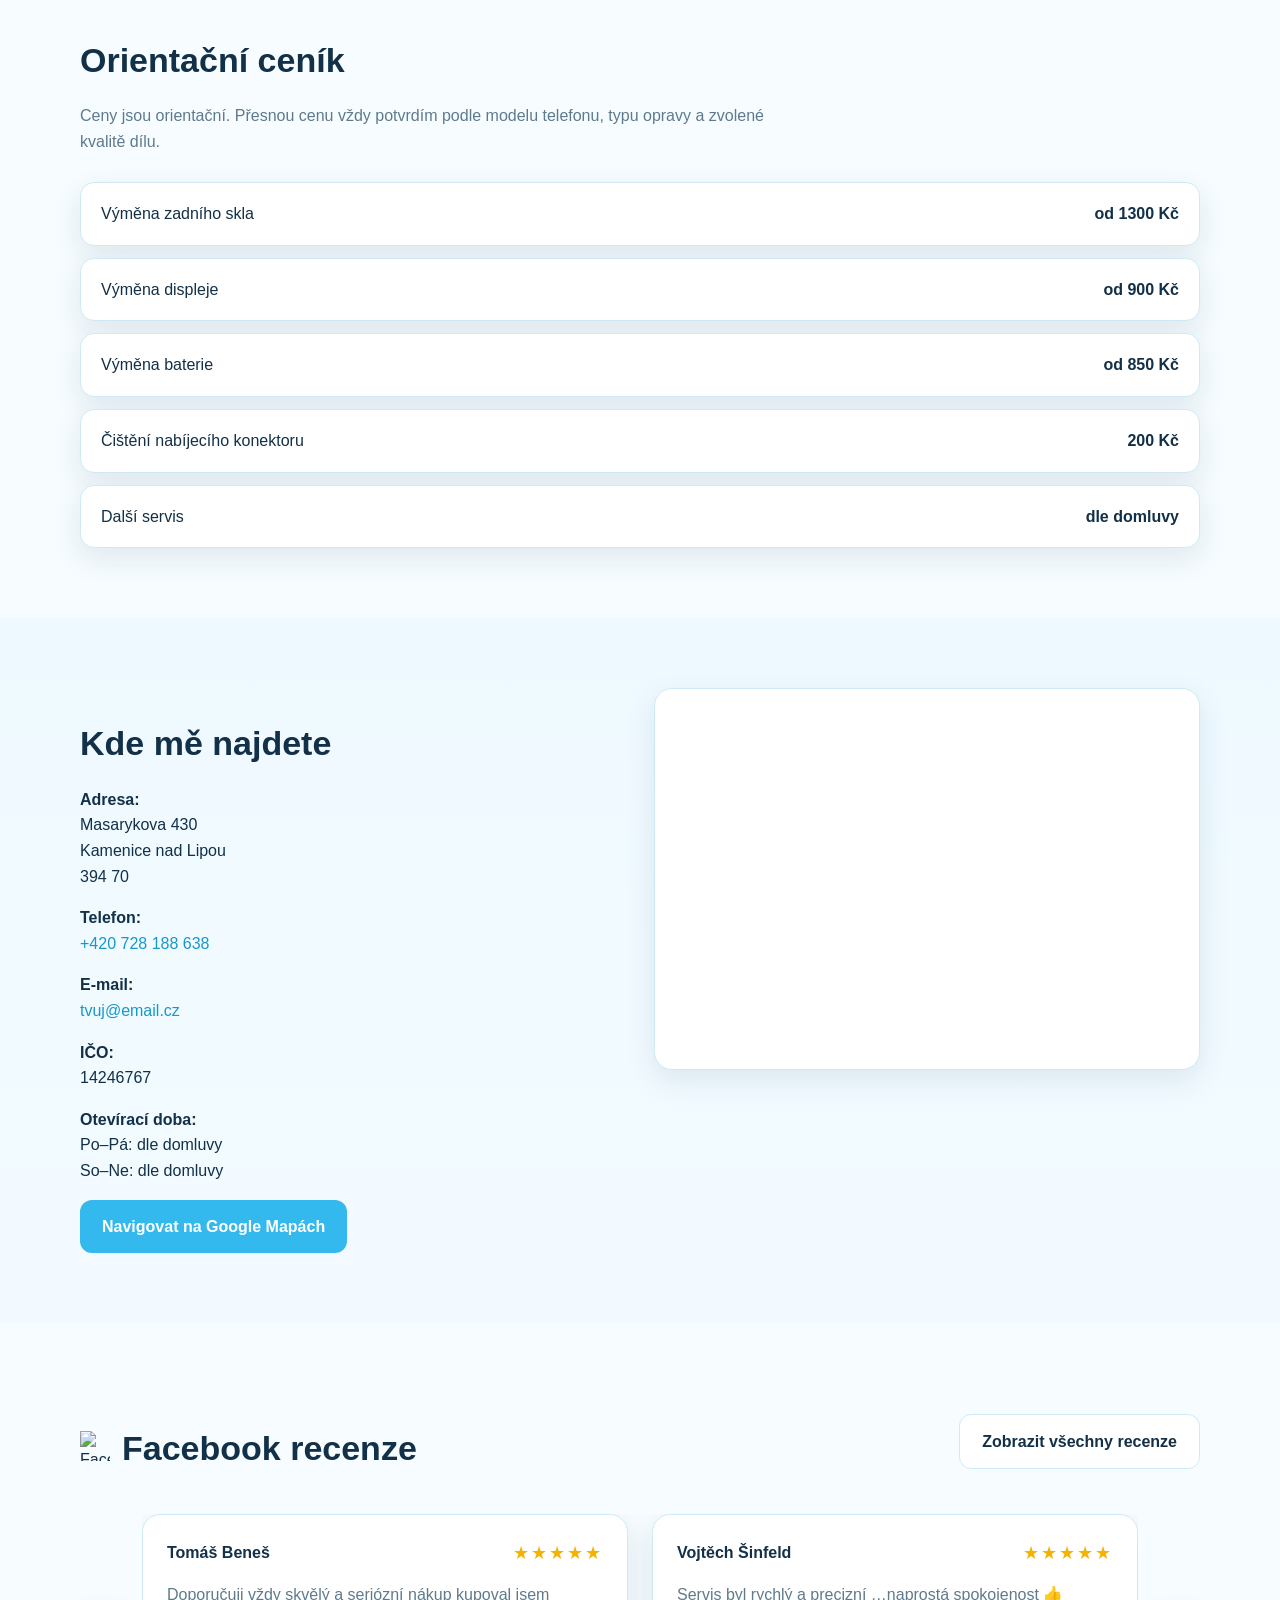
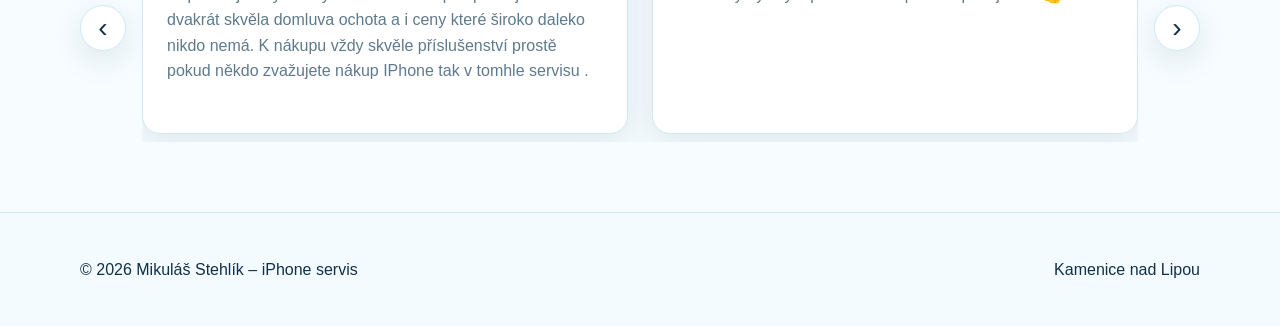
==== commit 7982eede: "karusel" ====
--- a/index.html
+++ b/index.html
@@ -4,7 +4,7 @@
   <meta charset="UTF-8" />
   <meta name="viewport" content="width=device-width, initial-scale=1.0" />
   <title>iPhone servis Kamenice</title>
-  <meta name="description" content="Servis mobilních telefonů, výměna displejů, baterií a další opravy. Rychle, spolehlivě a za férové ceny." />
+  <meta name="description" content="Servis a prodej iPhonů v Kamenici nad Lipou." />
   <link rel="stylesheet" href="./style.css?v=3" />
 </head>
 <body>
@@ -41,10 +41,12 @@
     <div class="container hero-grid">
       <div class="hero-text">
         <h1>Dostupný servis a prodej iPhonů v Kamenici nad Lipou</h1>
-        <p class="hero-description">
-          Věnuji se servisu iPhonů, u kterých řeším běžné i náročnější závady. Provádím výměny baterií, displejů, zadních skel, konektorů a dalších komponentů. Nabízím díly jak originální, tak ověřenou druhovýrobu.
-          Mimo servisu nabízím i prodej iPhonů. Aktuální nabídku najdete na mém <a href="https://www.instagram.com/iphoneservis_kamenice/">Instagramu</a>
-        </p>
+          <p class="hero-description">
+  Věnuji se servisu iPhonů, u kterých řeším běžné i náročnější závady. Provádím výměny baterií, displejů, zadních skel, konektorů a dalších komponentů. Nabízím díly jak originální, tak ověřenou druhovýrobu.
+</p>
+<p class="hero-description">
+  Mimo servisu nabízím i prodej iPhonů. Aktuální nabídku najdete na mém <a href="https://www.instagram.com/iphoneservis_kamenice/">Instagramu</a>. Pokud na mém Instagramu nenajdete iPhone, který hledáte, neváhejte mě kontaktovat – mám možnost zajistit kterýkoliv model za výhodnější ceny.
+</p>
         <div class="hero-buttons">
           <a href="#kontakt" class="btn btn-primary">Kontaktovat</a>
           <a href="https://www.google.com/maps/place/Masarykova+430,+394+70+Kamenice+nad+Lipou/@49.2974029,15.0732101,17z/data=!3m1!4b1!4m6!3m5!1s0x470cc337dd8a45c9:0x1fda02fcd0b00ad0!8m2!3d49.2974029!4d15.075785!16s%2Fg%2F11crr7mkzd?entry=ttu&g_ep=EgoyMDI2MDMzMS4wIKXMDSoASAFQAw%3D%3D" target="_blank" rel="noopener noreferrer" class="btn btn-secondary">Otevřít mapu</a>
@@ -59,38 +61,38 @@
 
   <section id="sluzby" class="section">
     <div class="container">
-      <h2>Co dělám</h2>
-      <div class="cards">
-        <div class="card">
-          <h3>Výměna displeje</h3>
-          <p>Prasklé sklo, nefuknční dotyk nebo vyteklé barvy na displeji</p>
-        </div>
-
-        <div class="card">
-          <h3>Výměna baterie</h3>
-          <p>Nízká kondice baterie (okolo 80%), nafouklá baterie či přehřívání.</p>
-        </div>
-
-        <div class="card">
-          <h3>Nabíjení a konektory</h3>
-          <p>Čištění nabíjecích konektorů, přídadně výměna a další.</p>
-        </div>
-
-        <div class="card">
-          <h3>Diagnostika zdarma </h3>
-          <p>Zjištění závady a návrh nejvhodnější opravy.</p>
-        </div>
-
-        <div class="card">
-          <h3>Reproduktory a mikrofon</h3>
-          <p>Čištění zanesených reprodukotorů a mikrofonů/p>
-        </div>
-
-        <div class="card">
-          <h3>Další opravy</h3>
-          <p>Individuálně podle modelu a konkrétní závady.</p>
-        </div>
-      </div>
+      <h2>Ukázky práce</h2>
+
+      <div class="work-slider">
+        <button class="slider-btn prev" aria-label="Předchozí" onclick="scrollWork(-1)">‹</button>
+
+        <div class="work-track">
+
+          <div class="work-item">
+            <span class="work-label">Výměna displeje</span>
+            <img src="displej.jpg" alt="Výměna displeje">
+          </div>
+
+          <div class="work-item">
+            <span class="work-label">Výměna baterie</span>
+            <img src="baterie.jpg" alt="Výměna baterie">
+          </div>
+
+          <div class="work-item">
+            <span class="work-label">Výměna zadního skla</span>
+            <img src="záda_14pro.jpg" alt="Výměna zadního skla">
+          </div>
+
+          <div class="work-item">
+            <span class="work-label">Odblokování pinu</span>
+            <img src="zapomenutý_pin.jpg" alt="Další opravy">
+          </div>
+
+        </div>
+
+        <button class="slider-btn next" aria-label="Další" onclick="scrollWork(1)">›</button>
+      </div>
+
     </div>
   </section>
 
@@ -98,25 +100,25 @@
     <div class="container">
       <h2>Orientační ceník</h2>
       <p class="section-intro">
-        Ceny jsou orientační. Přesnou cenu vždy potvrdím podle modelu telefonu a typu opravy.
+        Ceny jsou orientační. Přesnou cenu vždy potvrdím podle modelu telefonu, typu opravy a zvolené kvalitě dílu.
       </p>
 
       <div class="price-table">
         <div class="price-row">
+          <span>Výměna zadního skla </span>
+          <strong>od 1300 Kč</strong>
+        </div>
+        <div class="price-row">
           <span>Výměna displeje</span>
-          <strong>od 1 490 Kč</strong>
+          <strong>od 900 Kč</strong>
         </div>
         <div class="price-row">
           <span>Výměna baterie</span>
-          <strong>od 890 Kč</strong>
-        </div>
-        <div class="price-row">
-          <span>Čištění po zatečení / diagnostika</span>
-          <strong>od 490 Kč</strong>
-        </div>
-        <div class="price-row">
-          <span>Oprava nabíjení / konektoru</span>
-          <strong>od 790 Kč</strong>
+          <strong>od 850 Kč</strong>
+        </div>
+        <div class="price-row">
+          <span>Čištění nabíjecího konektoru</span>
+          <strong>200 Kč</strong>
         </div>
         <div class="price-row">
           <span>Další servis</span>
@@ -247,6 +249,13 @@
     if (btn) { btn.setAttribute('aria-expanded', 'false'); btn.textContent = '☰'; }
   }
 
+  function scrollWork(direction) {
+    const track = document.querySelector('.work-track');
+    const item = document.querySelector('.work-item');
+    if (!track || !item) return;
+    track.scrollBy({ left: direction * (item.offsetWidth + 20), behavior: 'smooth' });
+  }
+
   function scrollReviews(direction) {
     const track = document.querySelector('.reviews-track');
     const card = document.querySelector('.review-card');
--- a/style.css
+++ b/style.css
@@ -575,3 +575,76 @@
     height: 260px;
   }
 }
+
+/* === KARUSEL UKÁZKY PRÁCE === */
+
+.work-slider {
+  display: grid;
+  grid-template-columns: auto 1fr auto;
+  gap: 16px;
+  align-items: center;
+}
+
+.work-track {
+  display: grid;
+  grid-auto-flow: column;
+  grid-auto-columns: calc(33.333% - 14px);
+  gap: 20px;
+  overflow-x: auto;
+  scroll-snap-type: x mandatory;
+  scroll-behavior: smooth;
+  padding-bottom: 8px;
+}
+
+.work-track::-webkit-scrollbar {
+  height: 6px;
+}
+
+.work-track::-webkit-scrollbar-thumb {
+  background: #b8ddea;
+  border-radius: 999px;
+}
+
+.work-item {
+  scroll-snap-align: start;
+  display: flex;
+  flex-direction: column;
+  gap: 10px;
+}
+
+.work-label {
+  font-weight: 700;
+  font-size: 15px;
+  color: var(--text);
+  text-align: center;
+}
+
+.work-item img {
+  width: 100%;
+  aspect-ratio: 9 / 16;
+  object-fit: cover;
+  border-radius: var(--radius);
+  border: 1px solid var(--border);
+  box-shadow: var(--shadow);
+  background: var(--border);
+}
+
+@media (max-width: 900px) {
+  .work-slider {
+    grid-template-columns: 1fr;
+  }
+
+  .work-slider .slider-btn {
+    display: none;
+  }
+
+  .work-track {
+    grid-auto-columns: calc(50% - 10px);
+  }
+}
+
+@media (max-width: 640px) {
+  .work-track {
+    grid-auto-columns: 78%;
+  }
+}
